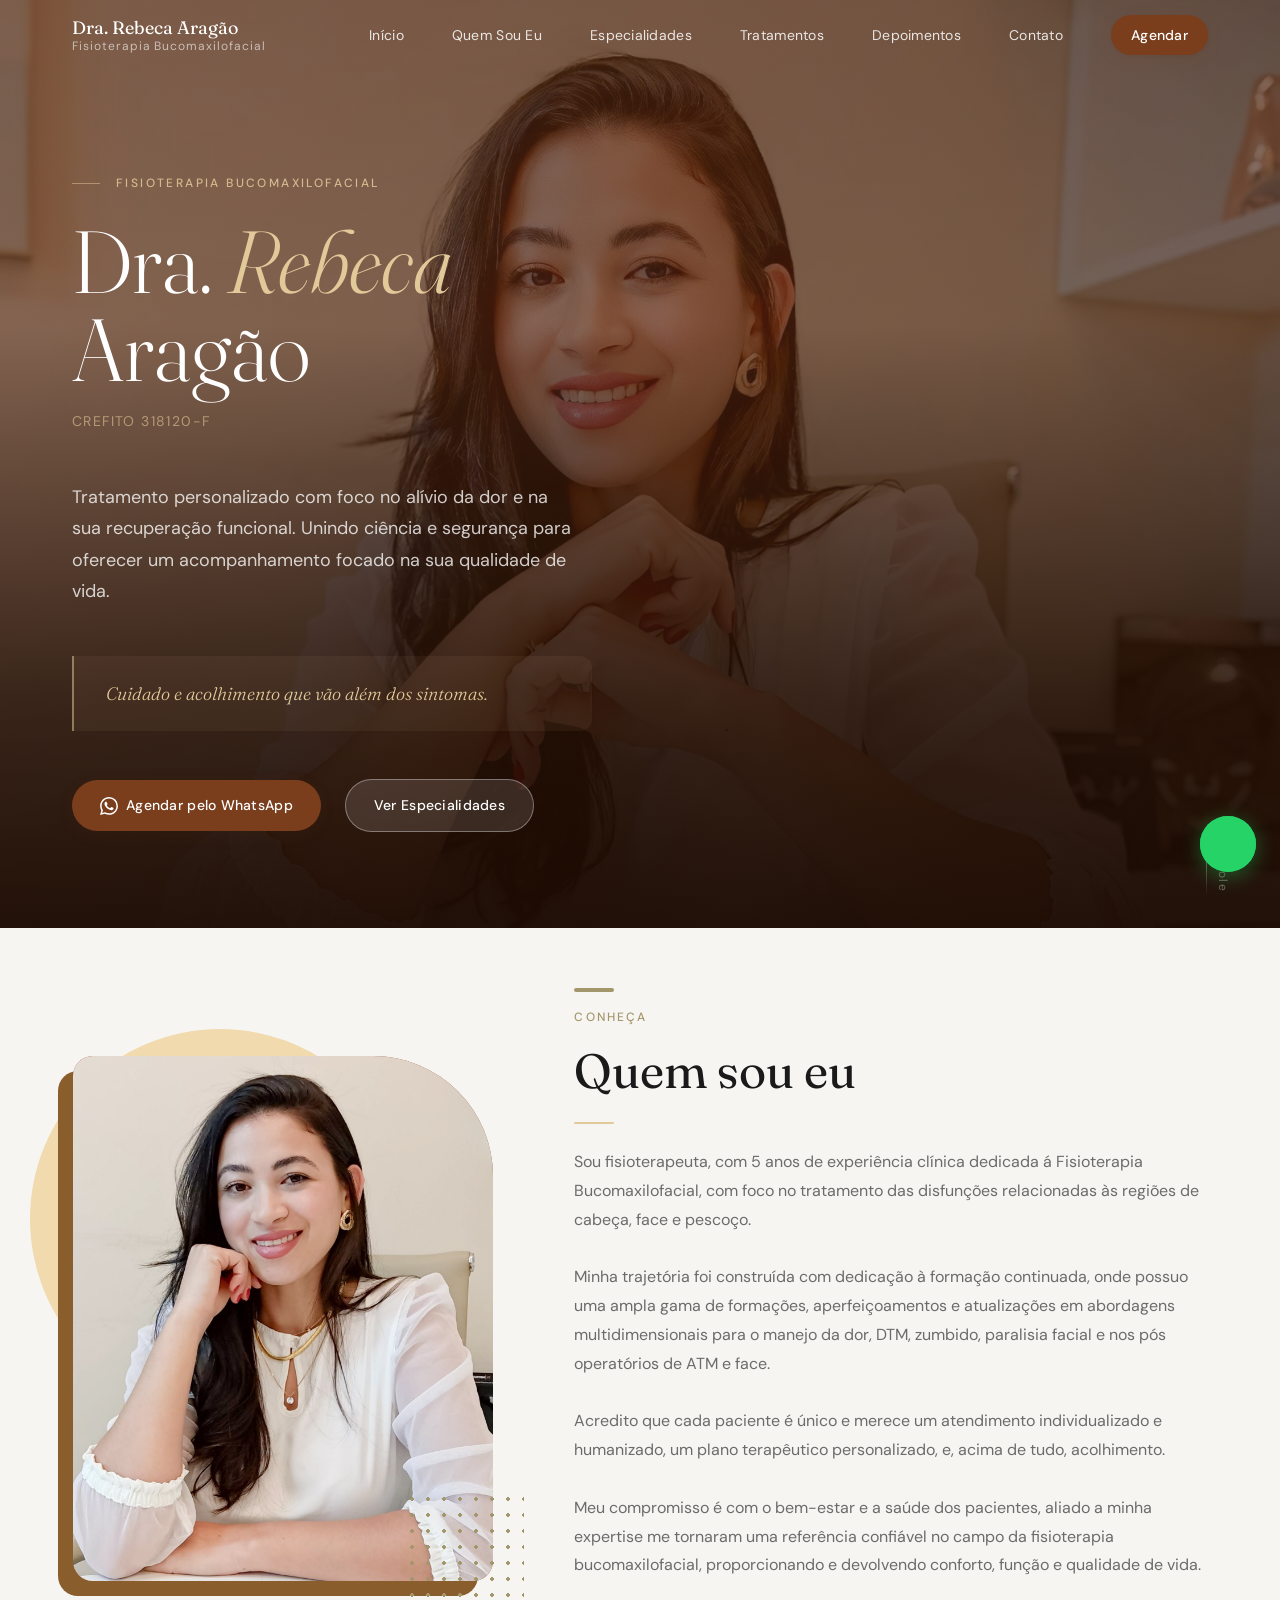
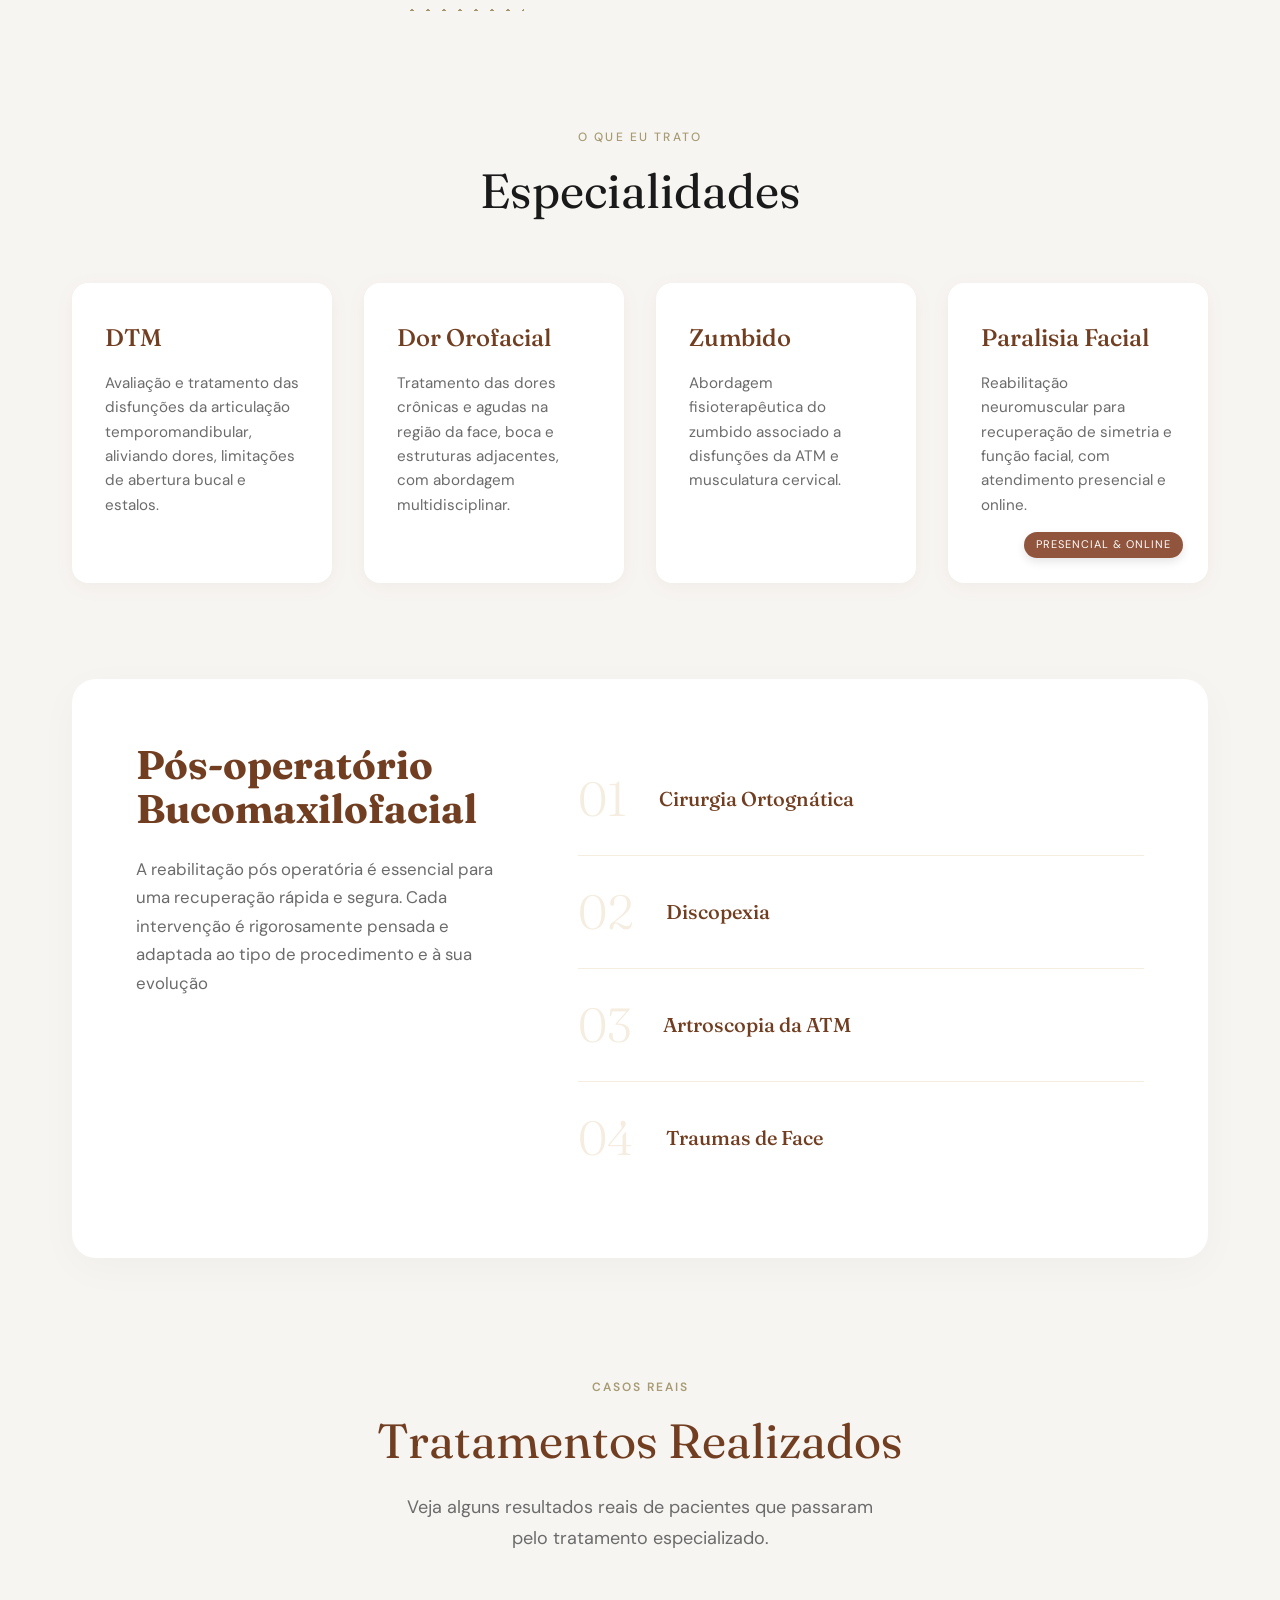
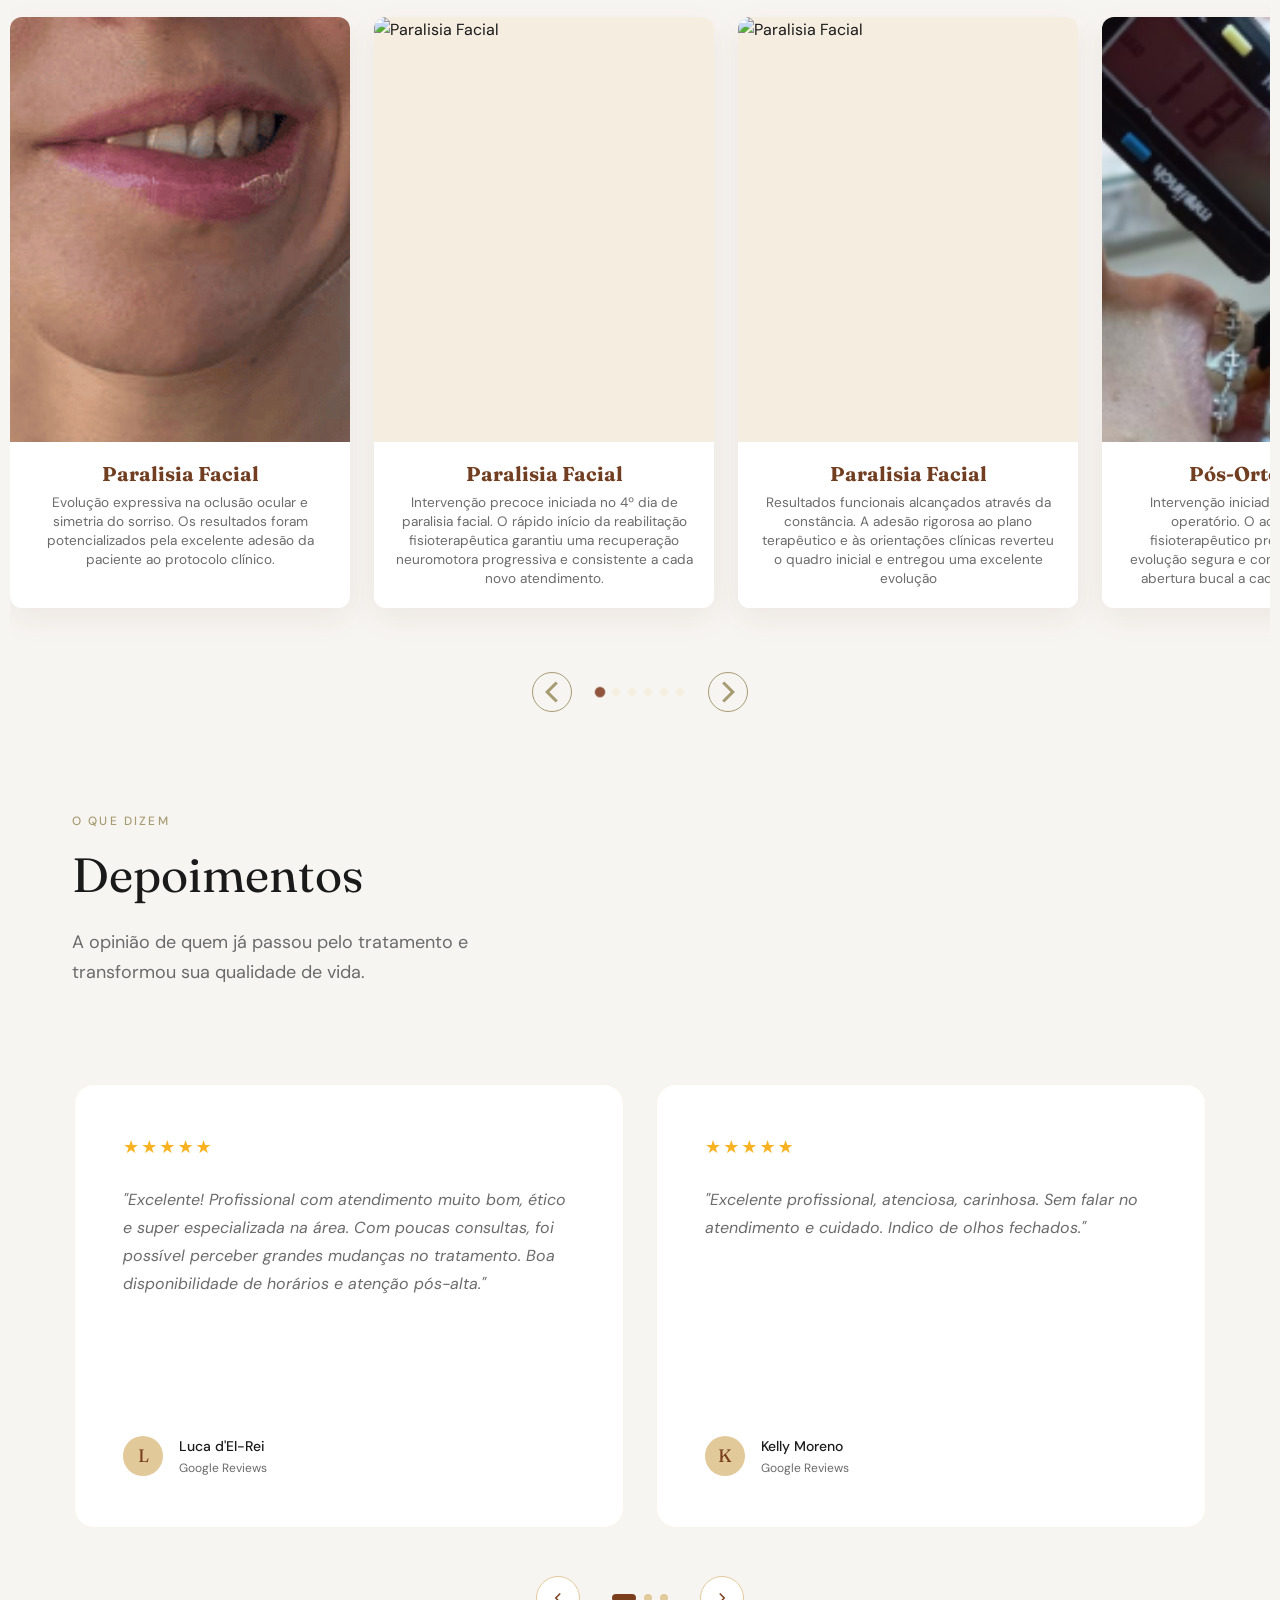
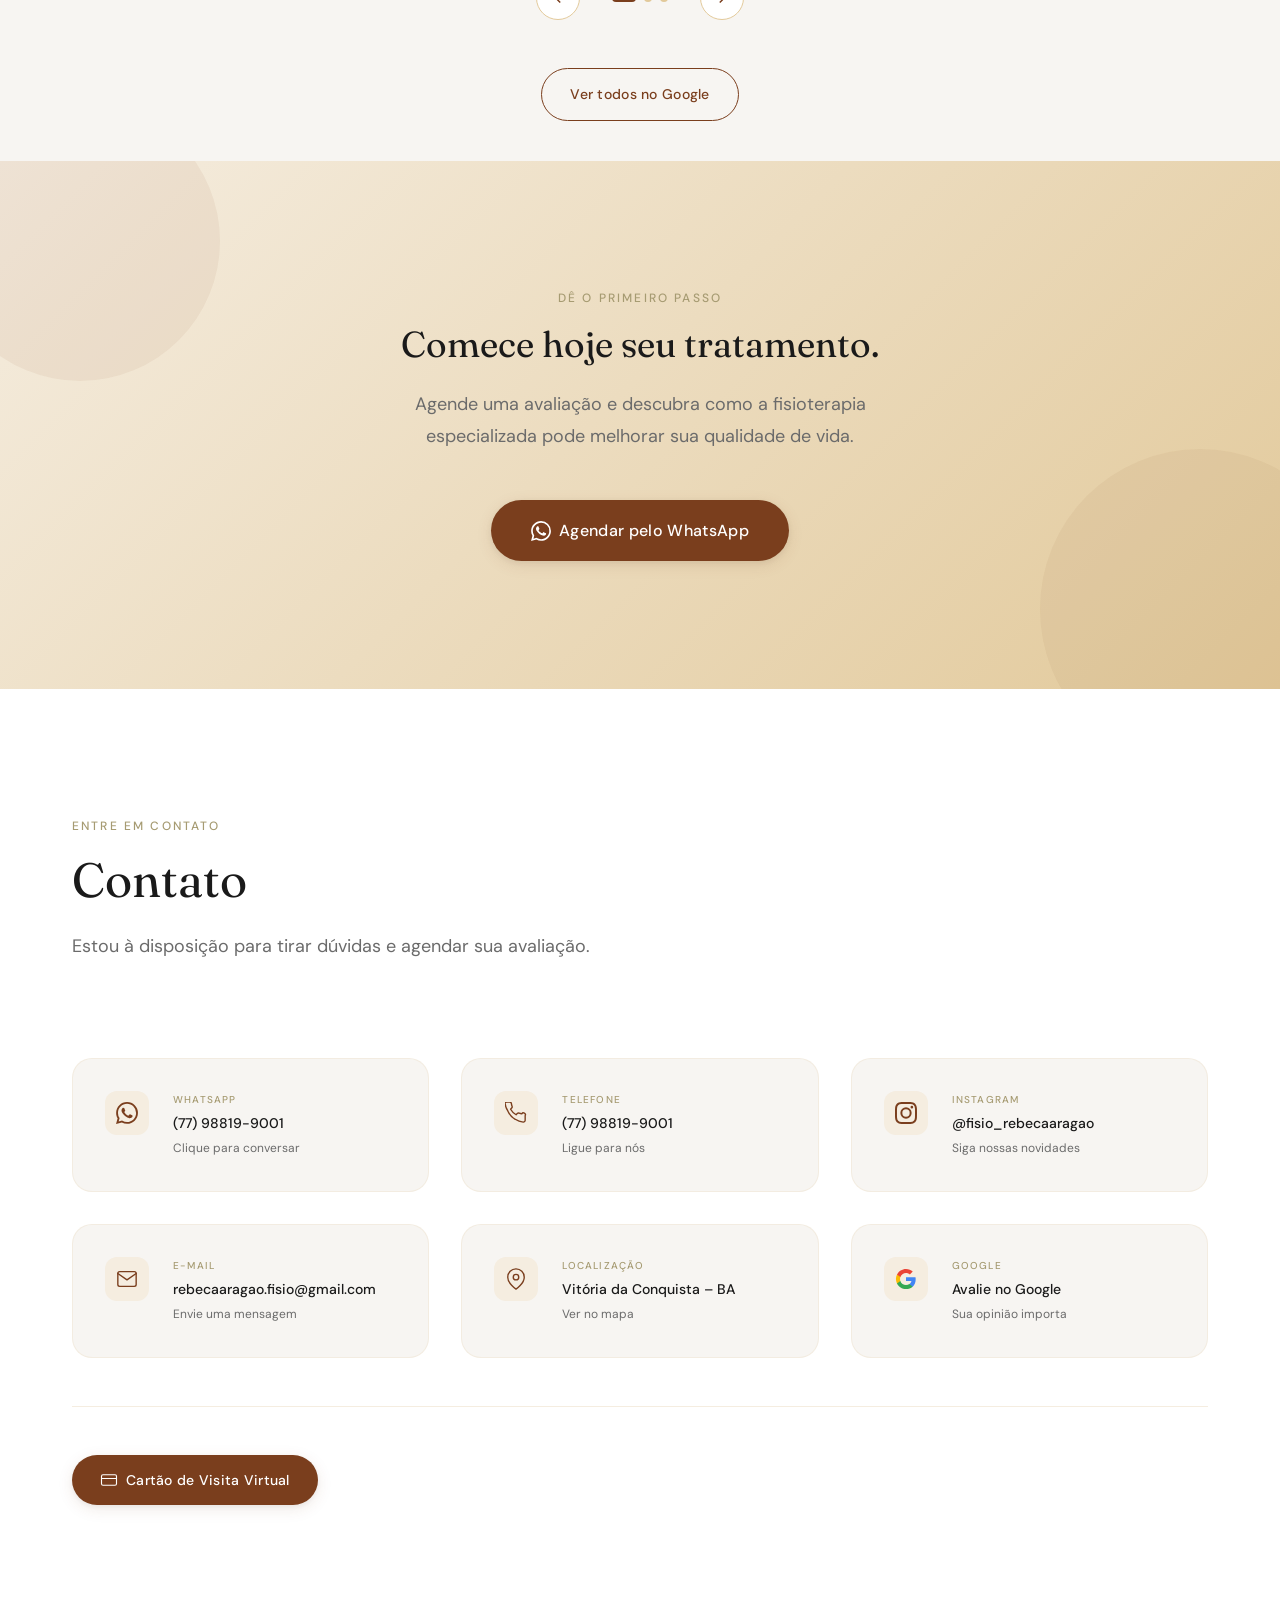
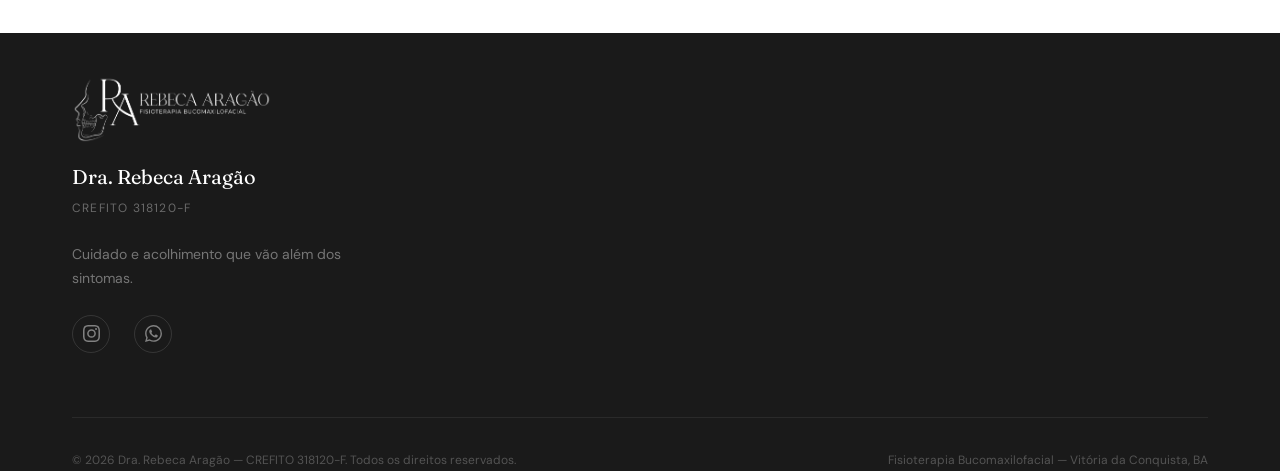
==== index.html @ d3819aa8 "salvando no repositório dr-rebeca-aragao" ====
<!DOCTYPE html>
<html lang="pt-BR">

<head>
  <meta charset="UTF-8" />
  <meta name="viewport" content="width=device-width, initial-scale=1.0" />
  <title>Dra. Rebeca Aragão — Fisioterapia Bucomaxilofacial</title>
  <meta name="description"
    content="Dra. Rebeca Aragão, fisioterapeuta especialista em Fisioterapia Bucomaxilofacial (CREFITO 318120-F). Tratamento de DTM, dor orofacial, paralisia facial, pós-operatório e mais." />
  <meta name="keywords"
    content="fisioterapia bucomaxilofacial, DTM, dor orofacial, paralisia facial, zumbido, Vitória da Conquista, Dra. Rebeca Aragão" />
  <link rel="canonical" href="https://www.seusite.com.br" />

  <meta property="og:type" content="website" />
  <meta property="og:title" content="Dra. Rebeca Aragão — Fisioterapia Bucomaxilofacial" />
  <meta property="og:description" content="Especialista no tratamento das disfunções de cabeça, face e pescoço." />
  <meta property="og:url" content="https://www.seusite.com.br" />
  <meta property="og:image" content="assets/images/logo.png" />
  <meta property="og:locale" content="pt_BR" />
  <meta name="twitter:card" content="summary_large_image" />
  <meta name="twitter:image" content="assets/images/og-image.jpg" />

  <script type="application/ld+json">
  {
    "@context": "https://schema.org",
    "@type": "Physician",
    "name": "Dra. Rebeca Aragão",
    "description": "Fisioterapeuta especialista em Fisioterapia Bucomaxilofacial.",
    "medicalSpecialty": "Fisioterapia Bucomaxilofacial",
    "identifier": "CREFITO 318120-F",
    "telephone": "+55-77-98819-9001",
    "sameAs": ["https://instagram.com/fisio_rebecaaragao"],
    "address": {
      "@type": "PostalAddress",
      "addressLocality": "Vitória da Conquista",
      "addressRegion": "BA",
      "addressCountry": "BR"
    }
  }
  </script>

  <link rel="preconnect" href="https://fonts.googleapis.com" />
  <link rel="preconnect" href="https://fonts.gstatic.com" crossorigin />
  <link rel="stylesheet" href="./css/style.css" />
  <link rel="stylesheet" href="./css/sections/nav.css" />
  <link rel="stylesheet" href="./css/sections/hero.css" />
  <link rel="stylesheet" href="./css/sections/sections.css" />
</head>

<body>

  <!-- ================================================
     BOTÃO FLUTUANTE WHATSAPP
     ================================================ -->
  <a href="http://wa.me/5577988199001" target="_blank" rel="noopener noreferrer" class="whatsapp-fab"
    aria-label="Conversar no WhatsApp">
    <svg viewBox="0 0 24 24" fill="white" aria-hidden="true">
      <path
        d="M17.472 14.382c-.297-.149-1.758-.867-2.03-.967-.273-.099-.471-.148-.67.15-.197.297-.767.966-.94 1.164-.173.199-.347.223-.644.075-.297-.15-1.255-.463-2.39-1.475-.883-.788-1.48-1.761-1.653-2.059-.173-.297-.018-.458.13-.606.134-.133.298-.347.446-.52.149-.174.198-.298.298-.497.099-.198.05-.371-.025-.52-.075-.149-.669-1.612-.916-2.207-.242-.579-.487-.5-.669-.51-.173-.008-.371-.01-.57-.01-.198 0-.52.074-.792.372-.272.297-1.04 1.016-1.04 2.479 0 1.462 1.065 2.875 1.213 3.074.149.198 2.096 3.2 5.077 4.487.709.306 1.262.489 1.694.625.712.227 1.36.195 1.871.118.571-.085 1.758-.719 2.006-1.413.248-.694.248-1.289.173-1.413-.074-.124-.272-.198-.57-.347m-5.421 7.403h-.004a9.87 9.87 0 01-5.031-1.378l-.361-.214-3.741.982.998-3.648-.235-.374a9.86 9.86 0 01-1.51-5.26c.001-5.45 4.436-9.884 9.888-9.884 2.64 0 5.122 1.03 6.988 2.898a9.825 9.825 0 012.893 6.994c-.003 5.45-4.437 9.884-9.885 9.884m8.413-18.297A11.815 11.815 0 0012.05 0C5.495 0 .16 5.335.157 11.892c0 2.096.547 4.142 1.588 5.945L.057 24l6.305-1.654a11.882 11.882 0 005.683 1.448h.005c6.554 0 11.89-5.335 11.893-11.893a11.821 11.821 0 00-3.48-8.413z" />
    </svg>
  </a>

  <!-- ================================================
     NAVEGAÇÃO
     ================================================ -->
  <header role="banner">
    <nav class="nav" aria-label="Navegação principal">
      <div class="nav__inner">
        <a href="#inicio" class="nav__logo" aria-label="Início">
          <!-- Logo adicionada aqui -->
          <span class="nav__logo-name">Dra. Rebeca Aragão</span>
          <span class="nav__logo-tag">Fisioterapia Bucomaxilofacial</span>
        </a>
        <ul class="nav__links" role="list">
          <li><a href="#inicio" class="nav__link">Início</a></li>
          <li><a href="#quem-sou" class="nav__link">Quem Sou Eu</a></li>
          <li><a href="#especialidades" class="nav__link">Especialidades</a></li>
          <li><a href="#tratamentos" class="nav__link">Tratamentos</a></li>
          <li><a href="#depoimentos" class="nav__link">Depoimentos</a></li>
          <li><a href="#contato" class="nav__link">Contato</a></li>
          <li>
            <a href="http://wa.me/5577988199001" target="_blank" rel="noopener noreferrer"
              class="btn btn-primary nav__cta">Agendar</a>
          </li>
        </ul>
        <button class="nav__hamburger" aria-label="Abrir menu" aria-expanded="false" aria-controls="mobile-menu">
          <span></span><span></span><span></span>
        </button>
      </div>
    </nav>
    <nav id="mobile-menu" class="nav__mobile" aria-label="Menu mobile">
      <a href="#inicio" class="nav__mobile-link">Início</a>
      <a href="#quem-sou" class="nav__mobile-link">Quem Sou Eu</a>
      <a href="#especialidades" class="nav__mobile-link">Especialidades</a>
      <a href="#tratamentos" class="nav__mobile-link">Tratamentos</a>
      <a href="#depoimentos" class="nav__mobile-link">Depoimentos</a>
      <a href="#contato" class="nav__mobile-link">Contato</a>
      <a href="http://wa.me/5577988199001" target="_blank" rel="noopener noreferrer" class="nav__mobile-link"
        style="color:var(--marrom);font-weight:500;">→ Agendar pelo WhatsApp</a>
    </nav>
  </header>

  <main id="main-content">

    <!-- ================================================
       HERO — foto integrada ao fundo
       ================================================ -->
    <section id="inicio" class="hero" aria-label="Apresentação">

      <!-- Elementos decorativos -->
      <div class="hero__deco-circle hero__deco-circle--1" aria-hidden="true"></div>
      <div class="hero__deco-circle hero__deco-circle--2" aria-hidden="true"></div>

      <!--
      ════════════════════════════════════════════
      FOTO HERO (fundo)
      Substitua o <div> abaixo por:

      <img src="assets/images/foto-hero.jpg"
           alt=""
           class="hero__bg-photo"
           loading="eager"
           decoding="async" />

      Tamanho ideal: 1200×1600px (retrato)
      Dica: use uma foto com rosto centralizado
      ════════════════════════════════════════════
    -->
      <div class="hero__photo-placeholder-bg" aria-hidden="true">
        <img src="assets/images/01.jpeg" alt="" class="hero__bg-photo" loading="eager" decoding="async" />
      </div>

      <div class="hero__overlay" aria-hidden="true"></div>

      <div class="container">
        <div class="hero__inner">
          <div class="hero__content">
            <span class="hero__eyebrow">Fisioterapia Bucomaxilofacial</span>
            <h1 class="hero__name">Dra. <em>Rebeca</em><br>Aragão</h1>
            <p class="hero__crefito">CREFITO 318120-F</p>
            <p class="hero__desc">
              Tratamento personalizado com foco no alívio da dor e na sua recuperação funcional. Unindo ciência e
              segurança para oferecer um acompanhamento focado na sua qualidade de vida.
            </p>
            <blockquote class="hero__quote">
              <p>Cuidado e acolhimento que vão além dos sintomas.</p>
            </blockquote>
            <div class="hero__actions">
              <a href="http://wa.me/5577988199001" target="_blank" rel="noopener noreferrer" class="btn btn-primary">
                <svg width="18" height="18" viewBox="0 0 24 24" fill="currentColor" aria-hidden="true">
                  <path
                    d="M17.472 14.382c-.297-.149-1.758-.867-2.03-.967-.273-.099-.471-.148-.67.15-.197.297-.767.966-.94 1.164-.173.199-.347.223-.644.075-.297-.15-1.255-.463-2.39-1.475-.883-.788-1.48-1.761-1.653-2.059-.173-.297-.018-.458.13-.606.134-.133.298-.347.446-.52.149-.174.198-.298.298-.497.099-.198.05-.371-.025-.52-.075-.149-.669-1.612-.916-2.207-.242-.579-.487-.5-.669-.51-.173-.008-.371-.01-.57-.01-.198 0-.52.074-.792.372-.272.297-1.04 1.016-1.04 2.479 0 1.462 1.065 2.875 1.213 3.074.149.198 2.096 3.2 5.077 4.487.709.306 1.262.489 1.694.625.712.227 1.36.195 1.871.118.571-.085 1.758-.719 2.006-1.413.248-.694.248-1.289.173-1.413-.074-.124-.272-.198-.57-.347m-5.421 7.403h-.004a9.87 9.87 0 01-5.031-1.378l-.361-.214-3.741.982.998-3.648-.235-.374a9.86 9.86 0 01-1.51-5.26c.001-5.45 4.436-9.884 9.888-9.884 2.64 0 5.122 1.03 6.988 2.898a9.825 9.825 0 012.893 6.994c-.003 5.45-4.437 9.884-9.885 9.884m8.413-18.297A11.815 11.815 0 0012.05 0C5.495 0 .16 5.335.157 11.892c0 2.096.547 4.142 1.588 5.945L.057 24l6.305-1.654a11.882 11.882 0 005.683 1.448h.005c6.554 0 11.89-5.335 11.893-11.893a11.821 11.821 0 00-3.48-8.413z" />
                </svg>
                Agendar pelo WhatsApp
              </a>
              <a href="#especialidades" class="btn btn-ghost">Ver Especialidades</a>
            </div>
          </div>
        </div>
      </div>

      <div class="hero__scroll-indicator" aria-hidden="true">Role</div>
    </section>


    <section id="quem-sou" class="about section" aria-label="Sobre a Dra. Rebeca Aragão">
      <div class="container">
        <div class="about__inner">

          <div class="about__graphic-wrapper reveal">
            <div class="about__shape about__shape--circle"></div>
            <div class="about__shape about__shape--dots"></div>

            <div class="about__photo-frame">
              <img src="./assets/images/04.jpeg" alt="Dra. Rebeca Aragão" class="about__photo">

              <div class="about__photo-placeholder">
                <svg xmlns="http://www.w3.org/2000/svg" width="40" height="40" viewBox="0 0 24 24" fill="none"
                  stroke="currentColor" stroke-width="2" stroke-linecap="round" stroke-linejoin="round">
                  <path d="M20 21v-2a4 4 0 0 0-4-4H8a4 4 0 0 0-4 4v2"></path>
                  <circle cx="12" cy="7" r="4"></circle>
                </svg>
              </div>
            </div>
          </div>

          <div class="about__text-content">
            <span class="section-eyebrow reveal">Conheça</span>
            <h2 class="section-title reveal reveal-delay-1">Quem sou eu</h2>
            <div class="divider-line reveal reveal-delay-2"></div>

            <p class="about__text reveal reveal-delay-2">
              Sou fisioterapeuta, com 5 anos de experiência clínica dedicada á Fisioterapia Bucomaxilofacial, com foco
              no tratamento das disfunções relacionadas às regiões de cabeça, face e pescoço.<br><br>

              Minha trajetória foi construída com dedicação à formação continuada, onde possuo uma ampla gama de
              formações, aperfeiçoamentos e atualizações em abordagens multidimensionais para o manejo da dor, DTM,
              zumbido, paralisia facial e nos pós operatórios de ATM e face.<br><br>

              Acredito que cada paciente é único e merece um atendimento individualizado e humanizado, um plano
              terapêutico personalizado, e, acima de tudo, acolhimento.<br><br>

              Meu compromisso é com o bem-estar e a saúde dos pacientes, aliado a minha expertise me tornaram uma
              referência confiável no campo da fisioterapia bucomaxilofacial, proporcionando e devolvendo conforto,
              função e qualidade de vida.
            </p>
          </div>

        </div>
      </div>
    </section>


    <!-- ================================================
       ÁREAS DE ATUAÇÃO
       ================================================ -->
    <section id="especialidades" class="specialties section" aria-label="Áreas de atuação da Dra. Rebeca Aragão">
      <div class="container">

        <!-- Cabeçalho Principal -->
        <div class="specialties__header reveal">
          <span class="section-eyebrow">O que eu trato</span>
          <h2 class="section-title">Especialidades</h2>
        </div>

        <!-- Cards principais interativos — gerados por builder.js -->
        <div id="spec-main-grid" class="spec-main-grid"></div>

        <!-- Bloco Pós-operatório Editorial -->
        <div class="posop-wrapper reveal">
          <div class="posop-header">
            <h2 class="posop-title">Pós-operatório Bucomaxilofacial</h2>
            <p class="posop-desc">
              A reabilitação pós operatória é essencial para uma recuperação rápida e segura. Cada intervenção é
              rigorosamente pensada e adaptada ao tipo de procedimento e à sua evolução
            </p>
          </div>

          <!-- Lista editorial pós-op — gerados por builder.js -->
          <div id="posop-list" class="posop-list"></div>
        </div>

      </div>
    </section>


    <!-- ================================================
       TRATAMENTOS REALIZADOS
       ================================================ -->
    <section id="tratamentos" class="treatments section" aria-label="Tratamentos realizados">
      <div class="container">
        <div class="treatments__header reveal">
          <span class="section-eyebrow">Casos reais</span>
          <h2 class="section-title">Tratamentos Realizados</h2>
          <p class="section-subtitle">
            Veja alguns resultados reais de pacientes que passaram pelo tratamento especializado.
          </p>
        </div>
      </div>

      <!-- Track fora do container para ir de ponta a ponta -->
      <div class="treatments__scroll-wrap">
        <div id="treatments-track" class="treatments__track" role="list"></div>
      </div>

      <div class="container">
        <div class="treatments__controls">
          <button id="treatments-prev" class="treatments__btn" aria-label="Anterior">
            <svg viewBox="0 0 24 24" fill="none" stroke="currentColor" stroke-width="2">
              <polyline points="15 18 9 12 15 6" />
            </svg>
          </button>
          <div id="treatments-dots" class="treatments__progress"></div>
          <button id="treatments-next" class="treatments__btn" aria-label="Próximo">
            <svg viewBox="0 0 24 24" fill="none" stroke="currentColor" stroke-width="2">
              <polyline points="9 18 15 12 9 6" />
            </svg>
          </button>
        </div>
      </div>
    </section>


    <!-- ================================================
       DEPOIMENTOS
       ================================================ -->
    <section id="depoimentos" class="testimonials section" aria-label="Depoimentos">
      <div class="container">
        <div class="testimonials__header reveal">
          <span class="section-eyebrow">O que dizem</span>
          <h2 class="section-title">Depoimentos</h2>
          <p class="section-subtitle">
            A opinião de quem já passou pelo tratamento e transformou sua qualidade de vida.
          </p>
        </div>
        <div class="carousel reveal">
          <div class="carousel__track-wrap">
            <div id="carousel-track" class="carousel__track"></div>
          </div>
          <div class="carousel__controls">
            <button id="carousel-prev" class="carousel__btn" aria-label="Anterior">
              <svg viewBox="0 0 24 24" fill="none" stroke="currentColor" stroke-width="2">
                <polyline points="15 18 9 12 15 6" />
              </svg>
            </button>
            <div id="carousel-dots" class="carousel__dots" role="tablist"></div>
            <button id="carousel-next" class="carousel__btn" aria-label="Próximo">
              <svg viewBox="0 0 24 24" fill="none" stroke="currentColor" stroke-width="2">
                <polyline points="9 18 15 12 9 6" />
              </svg>
            </button>
          </div>
        </div>
        <div style="text-align:center;margin-top:var(--space-xl);">
          <a href="https://share.google/x750evJ98upDAzn2G" target="_blank" rel="noopener noreferrer"
            class="btn btn-outline">Ver todos no Google</a>
        </div>
      </div>
    </section>


    <!-- ================================================
       CTA
       ================================================ -->
    <section class="cta-section section" aria-label="Agendar consulta">
      <div class="container">
        <span class="section-eyebrow reveal" style="display:block;text-align:center;">Dê o primeiro passo</span>
        <h2 class="section-title reveal reveal-delay-1" style="text-align:center;">Comece hoje seu tratamento.</h2>
        <p class="reveal reveal-delay-2">
          Agende uma avaliação e descubra como a fisioterapia especializada pode melhorar sua qualidade de vida.
        </p>
        <div class="reveal reveal-delay-3" style="text-align:center;">
          <a href="http://wa.me/5577988199001" target="_blank" rel="noopener noreferrer" class="btn btn-primary">
            <svg width="20" height="20" viewBox="0 0 24 24" fill="currentColor" aria-hidden="true">
              <path
                d="M17.472 14.382c-.297-.149-1.758-.867-2.03-.967-.273-.099-.471-.148-.67.15-.197.297-.767.966-.94 1.164-.173.199-.347.223-.644.075-.297-.15-1.255-.463-2.39-1.475-.883-.788-1.48-1.761-1.653-2.059-.173-.297-.018-.458.13-.606.134-.133.298-.347.446-.52.149-.174.198-.298.298-.497.099-.198.05-.371-.025-.52-.075-.149-.669-1.612-.916-2.207-.242-.579-.487-.5-.669-.51-.173-.008-.371-.01-.57-.01-.198 0-.52.074-.792.372-.272.297-1.04 1.016-1.04 2.479 0 1.462 1.065 2.875 1.213 3.074.149.198 2.096 3.2 5.077 4.487.709.306 1.262.489 1.694.625.712.227 1.36.195 1.871.118.571-.085 1.758-.719 2.006-1.413.248-.694.248-1.289.173-1.413-.074-.124-.272-.198-.57-.347m-5.421 7.403h-.004a9.87 9.87 0 01-5.031-1.378l-.361-.214-3.741.982.998-3.648-.235-.374a9.86 9.86 0 01-1.51-5.26c.001-5.45 4.436-9.884 9.888-9.884 2.64 0 5.122 1.03 6.988 2.898a9.825 9.825 0 012.893 6.994c-.003 5.45-4.437 9.884-9.885 9.884m8.413-18.297A11.815 11.815 0 0012.05 0C5.495 0 .16 5.335.157 11.892c0 2.096.547 4.142 1.588 5.945L.057 24l6.305-1.654a11.882 11.882 0 005.683 1.448h.005c6.554 0 11.89-5.335 11.893-11.893a11.821 11.821 0 00-3.48-8.413z" />
            </svg>
            Agendar pelo WhatsApp
          </a>
        </div>
      </div>
    </section>


    <!-- ================================================
       CONTATO
       ================================================ -->
    <section id="contato" class="contact section" aria-label="Contato">
      <div class="container">
        <div class="contact__header reveal">
          <span class="section-eyebrow">Entre em contato</span>
          <h2 class="section-title">Contato</h2>
          <p class="section-subtitle">Estou à disposição para tirar dúvidas e agendar sua avaliação.</p>
        </div>

        <!-- Cards gerados por builder.js -->
        <div id="contact-grid" class="contact__grid"></div>

        <div class="contact__bottom">
          <a href="cartao.html" class="btn btn-primary">
            <svg width="18" height="18" viewBox="0 0 24 24" fill="none" stroke="currentColor" stroke-width="1.5"
              aria-hidden="true">
              <rect x="2" y="5" width="20" height="14" rx="2" />
              <path d="M2 10h20" />
            </svg>
            Cartão de Visita Virtual
          </a>
        </div>
      </div>
    </section>

    <div id="lightbox" class="lightbox" role="dialog" aria-modal="true" aria-label="Galeria de fotos">
      <div class="lightbox__header">
        <h3 class="lightbox__title">Título</h3>
        <button class="lightbox__close" aria-label="Fechar galeria">✕</button>
      </div>
      <div class="lightbox__main">
        <div class="lightbox__img-wrap">
        </div>
        <nav class="lightbox__nav">
          <button id="lb-prev" class="lightbox__nav-btn" aria-label="Foto anterior">
            <svg viewBox="0 0 24 24" fill="none" stroke="currentColor" stroke-width="2">
              <polyline points="15 18 9 12 15 6" />
            </svg>
          </button>
          <button id="lb-next" class="lightbox__nav-btn" aria-label="Próxima foto">
            <svg viewBox="0 0 24 24" fill="none" stroke="currentColor" stroke-width="2">
              <polyline points="9 18 15 12 9 6" />
            </svg>
          </button>
        </nav>
      </div>
      <div class="lightbox__thumbs">
      </div>
    </div>

  </main>


  <!-- ================================================
     RODAPÉ
     ================================================ -->
  <footer class="footer" role="contentinfo">
    <div class="container">
      <div class="footer__inner">
       <div>
          <!-- Logo no rodapé -->
          <img src="assets/images/logocomnomebranco.png" alt="Logo Dra. Rebeca Aragão" class="footer__logo-img">
          
          <p class="footer__logo-name">Dra. Rebeca Aragão</p>
          <p class="footer__logo-crefito">CREFITO 318120-F</p>
          <p class="footer__slogan">Cuidado e acolhimento que vão além dos sintomas.</p>
          <nav class="footer__socials" aria-label="Redes sociais">
            <a href="https://instagram.com/fisio_rebecaaragao" target="_blank" rel="noopener noreferrer"
              class="footer__social" aria-label="Instagram">
              <svg viewBox="0 0 24 24" fill="currentColor">
                <path
                  d="M12 2.163c3.204 0 3.584.012 4.85.07 3.252.148 4.771 1.691 4.919 4.919.058 1.265.069 1.645.069 4.849 0 3.205-.012 3.584-.069 4.849-.149 3.225-1.664 4.771-4.919 4.919-1.266.058-1.644.07-4.85.07-3.204 0-3.584-.012-4.849-.07-3.26-.149-4.771-1.699-4.919-4.92-.058-1.265-.07-1.644-.07-4.849 0-3.204.013-3.583.07-4.849.149-3.227 1.664-4.771 4.919-4.919 1.266-.057 1.645-.069 4.849-.069zM12 0C8.741 0 8.333.014 7.053.072 2.695.272.273 2.69.073 7.052.014 8.333 0 8.741 0 12c0 3.259.014 3.668.072 4.948.2 4.358 2.618 6.78 6.98 6.98C8.333 23.986 8.741 24 12 24c3.259 0 3.668-.014 4.948-.072 4.354-.2 6.782-2.618 6.979-6.98.059-1.28.073-1.689.073-4.948 0-3.259-.014-3.667-.072-4.947-.196-4.354-2.617-6.78-6.979-6.98C15.668.014 15.259 0 12 0zm0 5.838a6.162 6.162 0 100 12.324 6.162 6.162 0 000-12.324zM12 16a4 4 0 110-8 4 4 0 010 8zm6.406-11.845a1.44 1.44 0 100 2.881 1.44 1.44 0 000-2.881z" />
              </svg>
            </a>
            <a href="http://wa.me/5577988199001" target="_blank" rel="noopener noreferrer" class="footer__social"
              aria-label="WhatsApp">
              <svg viewBox="0 0 24 24" fill="currentColor">
                <path
                  d="M17.472 14.382c-.297-.149-1.758-.867-2.03-.967-.273-.099-.471-.148-.67.15-.197.297-.767.966-.94 1.164-.173.199-.347.223-.644.075-.297-.15-1.255-.463-2.39-1.475-.883-.788-1.48-1.761-1.653-2.059-.173-.297-.018-.458.13-.606.134-.133.298-.347.446-.52.149-.174.198-.298.298-.497.099-.198.05-.371-.025-.52-.075-.149-.669-1.612-.916-2.207-.242-.579-.487-.5-.669-.51-.173-.008-.371-.01-.57-.01-.198 0-.52.074-.792.372-.272.297-1.04 1.016-1.04 2.479 0 1.462 1.065 2.875 1.213 3.074.149.198 2.096 3.2 5.077 4.487.709.306 1.262.489 1.694.625.712.227 1.36.195 1.871.118.571-.085 1.758-.719 2.006-1.413.248-.694.248-1.289.173-1.413-.074-.124-.272-.198-.57-.347m-5.421 7.403h-.004a9.87 9.87 0 01-5.031-1.378l-.361-.214-3.741.982.998-3.648-.235-.374a9.86 9.86 0 01-1.51-5.26c.001-5.45 4.436-9.884 9.888-9.884 2.64 0 5.122 1.03 6.988 2.898a9.825 9.825 0 012.893 6.994c-.003 5.45-4.437 9.884-9.885 9.884m8.413-18.297A11.815 11.815 0 0012.05 0C5.495 0 .16 5.335.157 11.892c0 2.096.547 4.142 1.588 5.945L.057 24l6.305-1.654a11.882 11.882 0 005.683 1.448h.005c6.554 0 11.89-5.335 11.893-11.893a11.821 11.821 0 00-3.48-8.413z" />
              </svg>
            </a>
          </nav>
        </div>
      </div>
      <div class="footer__bottom">
        <p class="footer__copy">&copy; <span id="footer-year"></span> Dra. Rebeca Aragão — CREFITO 318120-F. Todos os
          direitos reservados.</p>
        <p class="footer__copy">Fisioterapia Bucomaxilofacial — Vitória da Conquista, BA</p>
      </div>
    </div>
  </footer>

  <!-- Scripts -->
  <script src="data/content.js"></script>
  <script src="data/icons.js"></script>
  <script type="module" src="js/main.js"></script>

</body>

</html>
---- css/style.css ----
/* ============================================================
   VARIÁVEIS GLOBAIS & RESET
   ============================================================ */
@import url('https://fonts.googleapis.com/css2?family=Fraunces:ital,opsz,wght@0,9..144,300;0,9..144,400;0,9..144,500;1,9..144,300;1,9..144,400&family=DM+Sans:ital,wght@0,300;0,400;0,500;1,300&display=swap');

:root {
  --marrom: #7A3E1D;
  --marrom-medio: #8B5E34;
  --terracota: #955A3C;
  --oliva: #A69B72;
  --bege: #E2C99A;
  --bege-claro: #F5EDE0;
  --branco: #FFFFFF;
  --cinza-claro: #F7F5F2;
  --cinza-texto: #6B6B6B;
  --preto-suave: #1A1A1A;

  --font-titulo: 'Fraunces', Georgia, serif;
  --font-texto: 'DM Sans', system-ui, sans-serif;

  --text-xs: 0.75rem;
  --text-sm: 0.875rem;
  --text-base: 1rem;
  --text-lg: 1.125rem;
  --text-xl: 1.25rem;
  --text-2xl: 1.5rem;
  --text-3xl: 1.875rem;
  --text-4xl: 2.25rem;
  --text-5xl: 3rem;

  --space-xs: 0.5rem;
  --space-sm: 1rem;
  --space-md: 1.5rem;
  --space-lg: 2rem;
  --space-xl: 3rem;
  --space-2xl: 4rem;
  --space-3xl: 6rem;
  --space-4xl: 8rem;

  --radius-sm: 6px;
  --radius-md: 12px;
  --radius-lg: 20px;
  --radius-xl: 32px;
  --radius-full: 9999px;

  --shadow-sm: 0 1px 3px rgba(122, 62, 29, .08);
  --shadow-md: 0 4px 16px rgba(122, 62, 29, .10), 0 2px 6px rgba(0, 0, 0, .06);
  --shadow-lg: 0 12px 40px rgba(122, 62, 29, .13), 0 4px 12px rgba(0, 0, 0, .08);
  --shadow-xl: 0 24px 64px rgba(122, 62, 29, .15);

  --transition-fast: 150ms ease;
  --transition-normal: 300ms ease;
  --transition-slow: 500ms ease;

  --max-width: 1200px;
  --nav-height: 70px;
}

*,
*::before,
*::after {
  box-sizing: border-box;
  margin: 0;
  padding: 0;
}

html {
  scroll-behavior: smooth;
  font-size: 16px;
  -webkit-text-size-adjust: 100%;
}

body {
  font-family: var(--font-texto);
  color: var(--preto-suave);
  background: var(--branco);
  line-height: 1.6;
  overflow-x: hidden;
}

img {
  max-width: 100%;
  height: auto;
  display: block;
}

a {
  color: inherit;
  text-decoration: none;
}

ul,
ol {
  list-style: none;
}

button {
  cursor: pointer;
  border: none;
  background: none;
  font-family: inherit;
}

h1,
h2,
h3,
h4 {
  font-family: var(--font-titulo);
  line-height: 1.15;
  color: var(--preto-suave);
}

p {
  color: var(--cinza-texto);
  line-height: 1.75;
}

.container {
  width: 100%;
  max-width: var(--max-width);
  margin: 0 auto;
  padding: 0 var(--space-lg);
}

.section {
  padding: var(--space-4xl) 0;
}

.section-eyebrow {
  font-size: var(--text-xs);
  font-weight: 500;
  letter-spacing: 0.18em;
  text-transform: uppercase;
  color: var(--oliva);
  display: block;
  margin-bottom: var(--space-sm);
}

.section-title {
  font-family: var(--font-titulo);
  font-size: clamp(var(--text-3xl), 4vw, var(--text-5xl));
  font-weight: 400;
  margin-bottom: var(--space-md);
}

.section-subtitle {
  font-size: var(--text-lg);
  color: var(--cinza-texto);
  line-height: 1.7;
}

/* Botões */
.btn {
  display: inline-flex;
  align-items: center;
  gap: var(--space-xs);
  font-family: var(--font-texto);
  font-size: var(--text-sm);
  font-weight: 500;
  letter-spacing: 0.02em;
  padding: 0.875rem 1.75rem;
  border-radius: var(--radius-full);
  transition: all var(--transition-normal);
  position: relative;
  overflow: hidden;
  white-space: nowrap;
  cursor: pointer;
}

.btn-primary {
  background: var(--marrom);
  color: var(--branco);
  box-shadow: var(--shadow-md);
}

.btn-primary:hover {
  background: var(--marrom-medio);
  box-shadow: var(--shadow-lg);
  transform: translateY(-2px);
}

.btn-outline {
  background: transparent;
  color: var(--marrom);
  border: 1.5px solid var(--marrom);
}

.btn-outline:hover {
  background: var(--marrom);
  color: var(--branco);
  transform: translateY(-2px);
}

.btn-ghost {
  background: rgba(255, 255, 255, .12);
  color: var(--branco);
  border: 1.5px solid rgba(255, 255, 255, .35);
}

.btn-ghost:hover {
  background: rgba(255, 255, 255, .22);
  transform: translateY(-2px);
}

/* Ripple */
.btn .ripple {
  position: absolute;
  border-radius: 50%;
  background: rgba(255, 255, 255, .3);
  transform: scale(0);
  animation: ripple-anim .55s linear;
  pointer-events: none;
}

@keyframes ripple-anim {
  to {
    transform: scale(4);
    opacity: 0;
  }
}

.divider-line {
  width: 40px;
  height: 2px;
  background: var(--bege);
  border-radius: 2px;
  margin: var(--space-md) 0;
}

/* Scroll reveal */
.reveal {
  opacity: 0;
  transform: translateY(24px);
  transition: opacity .65s ease, transform .65s ease;
}

.reveal.visible {
  opacity: 1;
  transform: none;
}

.reveal-delay-1 {
  transition-delay: .1s;
}

.reveal-delay-2 {
  transition-delay: .2s;
}

.reveal-delay-3 {
  transition-delay: .3s;
}

.reveal-delay-4 {
  transition-delay: .4s;
}

.reveal-delay-5 {
  transition-delay: .5s;
}

/* WhatsApp flutuante */
.whatsapp-fab {
  position: fixed;
  bottom: 28px;
  right: 24px;
  z-index: 900;
  width: 56px;
  height: 56px;
  background: #25D366;
  border-radius: 50%;
  display: flex;
  align-items: center;
  justify-content: center;
  box-shadow: 0 4px 20px rgba(37, 211, 102, .4), 0 2px 8px rgba(0, 0, 0, .15);
  transition: transform var(--transition-normal), box-shadow var(--transition-normal);
  animation: fab-in .6s cubic-bezier(0.34, 1.56, 0.64, 1) both;
}

.whatsapp-fab:hover {
  transform: scale(1.1);
  box-shadow: 0 8px 28px rgba(37, 211, 102, .5), 0 4px 12px rgba(0, 0, 0, .18);
}

.whatsapp-fab svg {
  width: 28px;
  height: 28px;
}

.whatsapp-fab::before {
  content: '';
  position: absolute;
  inset: 0;
  border-radius: 50%;
  background: #25D366;
  animation: fab-pulse 2.5s ease-out infinite;
}

/* =========================================
   ESTILOS DA LOGO (HERO E FOOTER)
   ========================================= */

.footer__logo-img {
  width: 200px;
  height: 70px;
  margin-bottom: 1rem;
  display: block;
}

/* Centraliza a logo do hero no mobile */
@media (max-width: 768px) {
  .hero__logo-img {
    margin: 0 auto 1.5rem auto;
  }
}

@keyframes fab-pulse {
  0% {
    transform: scale(1);
    opacity: .6;
  }

  70% {
    transform: scale(1.5);
    opacity: 0;
  }

  100% {
    opacity: 0;
  }
}

@keyframes fab-in {
  from {
    transform: scale(0) translateY(20px);
    opacity: 0;
  }

  to {
    transform: scale(1) translateY(0);
    opacity: 1;
  }
}

/* Reduced motion */
@media (prefers-reduced-motion: reduce) {

  *,
  *::before,
  *::after {
    animation-duration: .01ms !important;
    transition-duration: .01ms !important;
  }

  html {
    scroll-behavior: auto;
  }
}

@media (max-width: 768px) {
  .container {
    padding: 0 var(--space-md);
  }

  .section {
    padding: var(--space-3xl) 0;
  }

  :root {
    --nav-height: 64px;
  }
}

@media (max-width: 480px) {
  .container {
    padding: 0 1.25rem;
  }
}
---- css/sections/nav.css ----
/* ============================================================
   NAVEGAÇÃO
   ============================================================ */
.nav {
  position: fixed;
  top: 0;
  left: 0;
  right: 0;
  z-index: 1000;
  height: var(--nav-height);
  display: flex;
  align-items: center;
  transition: background var(--transition-normal), box-shadow var(--transition-normal);
}

.nav.scrolled {
  background: rgba(255, 255, 255, .96);
  backdrop-filter: blur(16px);
  box-shadow: 0 1px 0 rgba(0, 0, 0, .06), var(--shadow-sm);
}

.nav__inner {
  display: flex;
  align-items: center;
  justify-content: space-between;
  width: 100%;
  max-width: var(--max-width);
  margin: 0 auto;
  padding: 0 var(--space-lg);
}

.nav__logo {
  display: flex;
  flex-direction: column;
  line-height: 1.2;
}


.nav__logo-name {
  font-family: var(--font-titulo);
  font-size: var(--text-lg);
  font-weight: 400;
  transition: color var(--transition-fast);
}

.nav__logo-tag {
  font-size: var(--text-xs);
  letter-spacing: 0.08em;
}

.nav.scrolled .nav__logo-name,
.nav.scrolled .nav__logo-tag {
  color: var(--marrom);
}

.nav:not(.scrolled) .nav__logo-name {
  color: var(--branco);
}

.nav:not(.scrolled) .nav__logo-tag {
  color: rgba(255, 255, 255, .6);
}

.nav__links {
  display: flex;
  align-items: center;
  gap: var(--space-xl);
}

.nav__link {
  font-size: var(--text-sm);
  font-weight: 400;
  letter-spacing: 0.02em;
  transition: color var(--transition-fast);
  position: relative;
}

.nav__link::after {
  content: '';
  position: absolute;
  bottom: -3px;
  left: 0;
  right: 0;
  height: 1px;
  background: var(--marrom);
  transform: scaleX(0);
  transform-origin: left;
  transition: transform var(--transition-normal);
}

.nav.scrolled .nav__link {
  color: var(--cinza-texto);
}

.nav.scrolled .nav__link:hover {
  color: var(--marrom);
}

.nav.scrolled .nav__link:hover::after {
  transform: scaleX(1);
}

.nav:not(.scrolled) .nav__link {
  color: rgba(255, 255, 255, .85);
}

.nav:not(.scrolled) .nav__link::after {
  background: var(--branco);
}

.nav:not(.scrolled) .nav__link:hover {
  color: var(--branco);
}

.nav:not(.scrolled) .nav__link:hover::after {
  transform: scaleX(1);
}

.nav__cta {
  padding: .55rem 1.25rem !important;
  font-size: var(--text-sm) !important;
}

.nav__hamburger {
  display: none;
  flex-direction: column;
  gap: 5px;
  padding: 6px;
  cursor: pointer;
  border-radius: var(--radius-sm);
}

.nav__hamburger span {
  display: block;
  width: 22px;
  height: 2px;
  border-radius: 2px;
  transition: transform var(--transition-normal), opacity var(--transition-normal), background var(--transition-normal);
}

.nav.scrolled .nav__hamburger span {
  background: var(--marrom);
}

.nav:not(.scrolled) .nav__hamburger span {
  background: var(--branco);
}

.nav__hamburger.open span:nth-child(1) {
  transform: translateY(7px) rotate(45deg);
}

.nav__hamburger.open span:nth-child(2) {
  opacity: 0;
}

.nav__hamburger.open span:nth-child(3) {
  transform: translateY(-7px) rotate(-45deg);
}

.nav__mobile {
  display: none;
  position: fixed;
  top: var(--nav-height);
  left: 0;
  right: 0;
  background: var(--branco);
  padding: var(--space-lg) var(--space-md) var(--space-xl);
  flex-direction: column;
  gap: 0;
  box-shadow: var(--shadow-lg);
  border-top: 1px solid var(--bege-claro);
  transform: translateY(-8px);
  opacity: 0;
  pointer-events: none;
  transition: opacity var(--transition-normal), transform var(--transition-normal);
  z-index: 999;
}

.nav__mobile.open {
  opacity: 1;
  transform: none;
  pointer-events: all;
}

.nav__mobile-link {
  font-family: var(--font-titulo);
  font-size: var(--text-xl);
  font-weight: 400;
  color: var(--preto-suave);
  padding: .875rem 0;
  border-bottom: 1px solid var(--bege-claro);
  transition: color var(--transition-fast), padding-left var(--transition-fast);
  display: block;
}

.nav__mobile-link:last-child {
  border-bottom: none;
  margin-top: var(--space-sm);
}

.nav__mobile-link:hover {
  color: var(--marrom);
  padding-left: var(--space-xs);
}

@media (max-width: 960px) {
  .nav__links {
    display: none;
  }

  .nav__hamburger {
    display: flex;
  }

  .nav__mobile {
    display: flex;
  }

  .nav__inner {
    padding: 0 var(--space-md);
  }
}
---- css/sections/hero.css ----
/* ============================================================
   HERO — composição com foto integrada ao fundo
   ============================================================ */
.hero {
  min-height: 100svh;
  position: relative;
  overflow: hidden;
  display: flex;
  align-items: flex-end;
  background: var(--marrom);
}

/* Foto de fundo */
.hero__bg-photo {
  position: absolute;
  inset: 0;
  width: 100%;
  height: 100%;
  object-fit: cover;
  object-position: 20% 30%;
  opacity: .45;
  /* Sem foto ainda: fundo escuro */
}

/* Gradiente sobre a foto */
.hero__overlay {
  position: absolute;
  inset: 0;
  background: linear-gradient(to bottom,
      rgba(26, 10, 2, .25) 0%,
      rgba(26, 10, 2, .15) 35%,
      rgba(26, 10, 2, .72) 75%,
      rgba(26, 10, 2, .92) 100%);
}

/* Círculos decorativos */
.hero__deco-circle {
  position: absolute;
  border-radius: 50%;
  pointer-events: none;
}

.hero__deco-circle--1 {
  width: 480px;
  height: 480px;
  border: 1px solid rgba(226, 201, 154, .12);
  top: -120px;
  right: -120px;
}

.hero__deco-circle--2 {
  width: 260px;
  height: 260px;
  border: 1px solid rgba(226, 201, 154, .08);
  top: 60px;
  right: 60px;
}

.hero__inner {
  position: relative;
  z-index: 2;
  width: 100%;
  padding-bottom: var(--space-3xl);
  padding-top: calc(var(--nav-height) + var(--space-3xl));
}

.hero__content {
  max-width: 660px;
}

.hero__eyebrow {
  display: inline-flex;
  align-items: center;
  gap: var(--space-sm);
  font-size: var(--text-xs);
  font-weight: 500;
  letter-spacing: .2em;
  text-transform: uppercase;
  color: var(--bege);
  opacity: .85;
  margin-bottom: var(--space-md);
}

.hero__eyebrow::before {
  content: '';
  display: block;
  width: 28px;
  height: 1px;
  background: var(--bege);
  opacity: .6;
}

.hero__name {
  font-family: var(--font-titulo);
  font-size: clamp(3rem, 8vw, 5.5rem);
  font-weight: 300;
  color: var(--branco);
  line-height: 1.0;
  margin-bottom: var(--space-sm);
}

.hero__name em {
  font-style: italic;
  color: var(--bege);
}

.hero__crefito {
  font-size: var(--text-sm);
  color: rgba(226, 201, 154, .6);
  letter-spacing: .1em;
  margin-bottom: var(--space-xl);
}

.hero__desc {
  font-size: clamp(var(--text-base), 1.8vw, var(--text-lg));
  color: rgba(255, 255, 255, .78);
  line-height: 1.75;
  max-width: 500px;
  margin-bottom: var(--space-xl);
}

.hero__quote {
  border-left: 2px solid rgba(226, 201, 154, .5);
  padding: var(--space-md) var(--space-lg);
  margin-bottom: var(--space-xl);
  background: rgba(226, 201, 154, .06);
  border-radius: 0 var(--radius-md) var(--radius-md) 0;
  max-width: 520px;
}

.hero__quote p {
  font-family: var(--font-titulo);
  font-size: var(--text-lg);
  font-style: italic;
  color: var(--bege);
  line-height: 1.55;
  font-weight: 300;
}

.hero__actions {
  display: flex;
  flex-wrap: wrap;
  gap: var(--space-md);
  align-items: center;
}

/* Scroll indicator */
.hero__scroll-indicator {
  position: absolute;
  bottom: var(--space-lg);
  right: var(--space-xl);
  z-index: 2;
  display: flex;
  flex-direction: column;
  align-items: center;
  gap: 6px;
  color: rgba(255, 255, 255, .35);
  font-size: var(--text-xs);
  letter-spacing: .1em;
  writing-mode: vertical-rl;
  animation: scroll-float 2.5s ease-in-out infinite;
}

.hero__scroll-indicator::after {
  content: '';
  width: 1px;
  height: 36px;
  background: linear-gradient(to bottom, rgba(255, 255, 255, .35), transparent);
}

@keyframes scroll-float {

  0%,
  100% {
    transform: translateY(0);
  }

  50% {
    transform: translateY(6px);
  }
}

/* Placeholder quando não há foto */
.hero__photo-placeholder-bg {
  position: absolute;
  inset: 0;
  background: linear-gradient(135deg, var(--marrom) 0%, #3d1a08 100%);
}

/* Mobile */
@media (max-width: 768px) {

  .hero__bg-photo {
    object-position: center left;
    transform: translateY(-100px);
  }

  .hero__inner {
    padding-bottom: var(--space-2xl);
  }

  .hero__name {
    font-size: clamp(2.6rem, 12vw, 3.6rem);
  }

  .hero__quote {
    display: none;
  }

  .hero__desc {
    margin-bottom: var(--space-lg);
    font-size: var(--text-base);
  }

  .hero__actions {
    flex-direction: column;
    align-items: flex-start;
  }

  .hero__actions .btn {
    width: 100%;
    justify-content: center;
    max-width: 320px;
  }

  .hero__scroll-indicator {
    display: none;
  }

  .hero__deco-circle--1,
  .hero__deco-circle--2 {
    display: none;
  }
}
---- css/sections/sections.css ----
/* ============================================================
   TODAS AS SEÇÕES — sections.css
   ============================================================ */

/* ---- QUEM SOU ---- */
/* Paleta de Cores Adicionada Localmente para facilitar */
.about {
  --marrom-escuro: #713e21;
  --marrom-medio: #895d2c;
  --oliva: #a3966a;
  --ferrugem: #91553d;
  --bege-claro: #f1daae;

  background: var(--cinza-claro, #faf9f6);
  overflow: hidden;
  /* Evita rolagem horizontal com os elementos gráficos */
  padding: 80px 0 0;
  /* Ajuste o espaçamento conforme necessidade */
}

.about__inner {
  display: grid;
  grid-template-columns: 1fr 1.5fr;
  gap: 80px;
  align-items: center;
}

/* =========================================
   ESTILOS GRÁFICOS E FOTO (DESKTOP)
   ========================================= */
.about__graphic-wrapper {
  position: relative;
  display: flex;
  justify-content: center;
  align-items: center;
  z-index: 1;
}

/* Forma 1: Círculo Bege de Fundo */
.about__shape--circle {
  position: absolute;
  width: 90%;
  aspect-ratio: 1/1;
  background-color: var(--bege-claro);
  border-radius: 50%;
  top: -5%;
  left: -10%;
  z-index: -1;
}

/* Forma 2: Padrão de Pontilhados Oliva (Detalhe moderno) */
.about__shape--dots {
  position: absolute;
  width: 120px;
  height: 120px;
  background-image: radial-gradient(var(--oliva) 2px, transparent 2px);
  background-size: 16px 16px;
  bottom: -30px;
  right: -30px;
  z-index: 2;
}

/* Moldura Principal com Corte Orgânico */
.about__photo-frame {
  width: 100%;
  max-width: 420px;
  aspect-ratio: 4/5;
  border-radius: 20px 120px 20px 20px;
  /* Borda orgânica (arredondada no topo-direito) */
  background: var(--ferrugem);
  position: relative;
  overflow: hidden;
  box-shadow: -15px 15px 0px var(--marrom-medio);
  /* Sombra sólida criando profundidade */
  transition: all 0.4s ease;
}

.about__photo {
  width: 100%;
  height: 100%;
  object-fit: cover;
  object-position: center top;
  position: relative;
  z-index: 1;
}

.about__photo-placeholder {
  position: absolute;
  inset: 0;
  display: flex;
  align-items: center;
  justify-content: center;
  background: var(--bege-claro);
  color: var(--marrom-escuro);
  opacity: 0.7;
}

/* Esconde o placeholder se a tag img tiver uma foto carregada */
.about__photo[src]:not([src=""])+.about__photo-placeholder {
  display: none;
}

/* =========================================
   TEXTO
   ========================================= */
.about__text-content {
  position: relative;
}

/* Detalhe sutil acima do título usando a cor Oliva */
.about__text-content::before {
  content: '';
  position: absolute;
  width: 40px;
  height: 4px;
  background: var(--oliva);
  top: -20px;
  left: 0;
  border-radius: 2px;
}

.about__text {
  font-size: var(--text-base, 1rem);
  color: var(--cinza-texto, #4a4a4a);
  line-height: 1.8;
  margin-bottom: var(--space-xl, 2rem);
}

/* =========================================
   RESPONSIVIDADE (MOBILE)
   ========================================= */
@media (max-width: 860px) {
  .about__inner {
    grid-template-columns: 1fr;
    gap: 40px;
    text-align: center;
    /* Centraliza o texto em telas pequenas */
  }

  .about__graphic-wrapper {
    order: -1;
    /* Força a imagem a aparecer ANTES do texto no mobile */
    margin-bottom: 20px;
  }

  /* Minimalismo: a moldura vira um círculo perfeito no mobile */
  .about__photo-frame {
    max-width: 260px;
    aspect-ratio: 1/1;
    border-radius: 50%;
    box-shadow: -8px 8px 0px var(--marrom-medio);
    /* Sombra reduzida */
  }

  /* Oculta os pontilhados para não poluir a tela menor */
  .about__shape--dots {
    display: none;
  }

  /* Centraliza e reduz o círculo de fundo */
  .about__shape--circle {
    width: 280px;
    top: 50%;
    left: 50%;
    transform: translate(-50%, -50%);
  }

  /* Centraliza a barrinha decorativa do texto */
  .about__text-content::before {
    left: 50%;
    transform: translateX(-50%);
  }
}


/* ---- ÁREAS DE ATUAÇÃO ---- */
.specialties {
  background: var(--cinza-claro, #faf9f6);
  padding: 100px 0 40px;
}

.specialties__header {
  text-align: center;
  margin-bottom: 4rem;
}

/* =========================================
   CARDS PRINCIPAIS (HOVER REVEAL) - CORRIGIDO
   ========================================= */
.spec-main-grid {
  display: grid;
  grid-template-columns: repeat(auto-fit, minmax(30px, 1fr));
  gap: 2rem;
  margin-bottom: 6rem;
}

.spec-main-card {
  background: var(--branco, #ffffff);
  border-radius: 16px;
  padding: 2.5rem 2rem;
  position: relative;
  overflow: hidden;
  border: 1px solid transparent;
  transition: all 0.5s cubic-bezier(0.4, 0, 0.2, 1);
  box-shadow: 0 4px 20px rgba(113, 62, 33, 0.05);
  display: flex;
  flex-direction: column;
  height: 300px;
  /* ALTURA FIXA: Impede que o grid "estique" os outros cards */
  z-index: 1;
}

.spec-main-card:hover {
  transform: translateY(-5px);
  border-color: var(--oliva, #a3966a);
  box-shadow: 0 15px 30px rgba(113, 62, 33, 0.08);
}

.spec-main-card__icon {
  width: 60px;
  height: 60px;
  border-radius: 50%;
  background: var(--bege-claro, #f1daae);
  color: var(--marrom-escuro, #713e21);
  display: flex;
  align-items: center;
  justify-content: center;
  margin-bottom: auto;
  /* Empurra o corpo (título e texto) para a parte inferior */
  transition: transform 0.4s ease;
}

.spec-main-card:hover .spec-main-card__icon {
  transform: scale(0.9);
  background: var(--oliva, #a3966a);
  color: var(--branco, #ffffff);
}

.spec-main-card__icon svg {
  width: 28px;
  height: 28px;
}

.spec-main-card__body {
  position: relative;
  z-index: 2;
  /* O flexbox fará este bloco crescer "para cima" graças ao margin-bottom: auto do ícone */
}

.spec-main-card__name {
  font-family: var(--font-titulo);
  font-size: 1.5rem;
  font-weight: 500;
  color: var(--marrom-escuro, #713e21);
  margin-bottom: 20px;
  transition: color 0.4s ease;
}

.spec-main-card__desc {
  font-size: 0.95rem;
  color: var(--cinza-texto, #555);
  line-height: 1.6;
  transition: all 0.5s ease;
  margin-top: 0;
  /* Garante um respiro para o texto não invadir a área da badge no canto inferior */
  padding-bottom: 1.5rem;
}

/* Revelando a descrição no Hover */
.spec-main-card:hover .spec-main-card__name {
  color: var(--oliva, #a3966a);
}

.spec-main-card:hover .spec-main-card__desc {
  opacity: 1;
  max-height: 180px;
  /* Libera espaço para o texto crescer */
  margin-top: 1rem;
}

/* Badge Fixa no Canto Inferior Direito */
.spec-main-card__badge {
  position: absolute;
  bottom: 1.5rem;
  /* Posicionamento inferior */
  right: 1.5rem;
  /* Posicionamento à direita */
  background: var(--ferrugem, #91553d);
  color: var(--branco, #ffffff);
  font-size: 11px;
  text-transform: uppercase;
  letter-spacing: 1px;
  padding: 4px 12px;
  border-radius: 20px;
  /* z-index: 10; */
  box-shadow: 0 4px 10px rgba(0, 0, 0, 0.1);
}

/* =========================================
   PÓS-OPERATÓRIO (ESTILO EDITORIAL)
   ========================================= */
.posop-wrapper {
  background: var(--branco, #ffffff);
  border-radius: 24px;
  padding: 4rem;
  box-shadow: 0 10px 40px rgba(0, 0, 0, 0.03);
  display: grid;
  grid-template-columns: 1fr 1.5fr;
  gap: 4rem;
  align-items: start;
}

.posop-header {
  position: sticky;
  top: 100px;
}

.posop-title {
  font-size: 2.5rem;
  color: var(--marrom-escuro, #713e21);
  line-height: 1.1;
  margin-bottom: 1.5rem;
}

.posop-desc {
  font-size: 1.05rem;
  color: var(--cinza-texto, #666);
  line-height: 1.7;
}

.posop-list {
  display: flex;
  flex-direction: column;
}

.posop-item {
  display: flex;
  align-items: center;
  gap: 2rem;
  padding: 2rem 0;
  border-bottom: 1px solid var(--bege-claro, #f1daae);
  transition: padding-left 0.3s ease;
}

.posop-item:last-child {
  border-bottom: none;
}

.posop-item:hover {
  padding-left: 1rem;
}

.posop-item__num {
  font-family: var(--font-titulo);
  font-size: 3rem;
  font-weight: 300;
  color: var(--bege-claro, #f1daae);
  line-height: 1;
}

.posop-item:hover .posop-item__num {
  color: var(--oliva, #a3966a);
}

.posop-item__name {
  font-size: 1.25rem;
  font-weight: 500;
  color: var(--marrom-escuro, #713e21);
  margin: 0;
}

/* =========================================
   RESPONSIVIDADE
   ========================================= */
@media (max-width: 900px) {
  .posop-wrapper {
    grid-template-columns: 1fr;
    gap: 2rem;
    padding: 2.5rem;
  }

  .posop-header {
    position: relative;
    top: 0;
  }

  .posop-title {
    font-size: 2rem;
  }
}

@media (max-width: 600px) {
  /* No mobile, é melhor mostrar o texto das especialidades direto 
     para não depender do clique para expandir tudo */

  .spec-main-card {
    height: auto;
    min-height: 100px;
    padding-bottom: 4rem;
    /* Dá espaço extra no fundo para a badge não cobrir o texto lido */
  }

  .spec-main-grid {
    display: grid;
    grid-template-columns: repeat(auto-fit, minmax(320px, 1fr));
    gap: 2rem;
    margin-bottom: 6rem;
  }

  .spec-main-card__desc {
    opacity: 1;
    /* max-height: 200px; */
    margin-top: 1rem;
    padding-bottom: 0;
  }

  .spec-main-card__name {
    transform: none;
    text-align: start;
  }

  .posop-item {
    flex-direction: column;
    align-items: flex-start;
    gap: 0.5rem;
  }
}


/* ---- TRATAMENTOS REALIZADOS ---- */
.treatments {
  /* Usando o tom claro da paleta para manter a leveza */
  background: var(--cinza-claro, #faf9f6);
  overflow: hidden;
  padding: 80px 10px;
}

.treatments__header {
  text-align: center;
  margin-bottom: 3rem;
}

.treatments__header .section-eyebrow {
  color: var(--oliva, #a3966a);
  font-weight: 600;
  letter-spacing: 2px;
}

.treatments__header .section-title {
  color: var(--marrom-escuro, #713e21);
}

.treatments__header .section-subtitle {
  color: var(--cinza-texto, #555);
  max-width: 500px;
  margin: 0 auto;
}

/* =========================================
   CARROSSEL (LÓGICA DE CENTRALIZAÇÃO)
   ========================================= */
.treatments__scroll-wrap {
  width: 100%;
  overflow: hidden;
  cursor: grab;
}

.treatments__scroll-wrap:active {
  cursor: grabbing;
}

.treatments__track {
  --card-width: 340px;
  --card-gap: 1.5rem;

  display: flex;
  gap: var(--card-gap);
  /* Padding tradicional para o desktop (sem o cálculo de centralização) */
  padding: 1rem 2rem 3rem;

  scroll-snap-type: x mandatory;
  overflow-x: auto;
  scrollbar-width: none;
  -ms-overflow-style: none;
  -webkit-overflow-scrolling: touch;
}

.treatments__track::-webkit-scrollbar {
  display: none;
  /* Chrome/Safari */
}

/* =========================================
   CARDS MINIMALISTAS
   ========================================= */
.treatment-card {
  flex: 0 0 var(--card-width);
  scroll-snap-align: start;
  /* NOVO: Força a parada obrigatória de 1 em 1 card, matando o excesso de sensibilidade no mobile */
  scroll-snap-stop: always; 
  background: var(--branco, #ffffff);
  border-radius: 12px;
  overflow: hidden;
  box-shadow: 0 10px 30px rgba(113, 62, 33, 0.08);
  transition: transform 0.4s ease, box-shadow 0.4s ease;
  display: flex;
  flex-direction: column;
  /* NOVO: Avisa o navegador que este elemento vai se mover, ativando aceleração de hardware */
  will-change: transform; 
}

.treatment-card:hover {
  transform: translateY(-8px);
  box-shadow: 0 20px 40px rgba(113, 62, 33, 0.12);
}

.treatment-card__img {
  width: 100%;
  aspect-ratio: 4/5;
  position: relative;
  overflow: hidden;
  background: var(--bege-claro, #f1daae);
  /* NOVO: Previne travamentos de renderização (layout thrashing) */
  transform: translateZ(0); 
}

.treatment-card__img img {
  width: 100%;
  height: 100%;
  object-fit: cover;
  transition: transform 0.6s ease;
  /* NOVO: Joga a imagem para a placa de vídeo (GPU) resolvendo o peso da rolagem */
  transform: translateZ(0); 
  will-change: transform;
}

.treatment-card:hover .treatment-card__img img {
  /* NOVO: Mantém o efeito na placa de vídeo durante o zoom */
  transform: scale(1.03) translateZ(0); 
}

/* Overlay simplificado */
.treatment-card__overlay {
  position: absolute;
  inset: 0;
  background: rgba(113, 62, 33, 0.2);
  /* Tom marrom transparente */
  display: flex;
  align-items: center;
  justify-content: center;
  opacity: 0;
  transition: opacity 0.4s ease;
}

.treatment-card:hover .treatment-card__overlay {
  opacity: 1;
}

.treatment-card__overlay-btn {
  background: var(--branco, #fff);
  color: var(--marrom-escuro, #713e21);
  padding: 10px 20px;
  border-radius: 30px;
  font-size: 0.8rem;
  font-weight: 600;
  text-transform: uppercase;
  letter-spacing: 1px;
  display: flex;
  align-items: center;
  gap: 8px;
  transform: translateY(15px);
  transition: transform 0.4s ease;
}

.treatment-card:hover .treatment-card__overlay-btn {
  transform: translateY(0);
}

/* Área de texto comprimida e elegante */
.treatment-card__body {
  padding: 1.25rem;
  text-align: center;
  background: var(--branco, #fff);
}

.treatment-card__name {
  font-family: var(--font-titulo);
  font-size: 1.25rem;
  color: var(--marrom-escuro, #713e21);
  margin-bottom: 8px;
}

.treatment-card__desc {
  font-size: 0.85rem;
  color: var(--cinza-texto, #666);
  line-height: 1.4;
  /* Limita a descrição a apenas 2 linhas (evita divs muito altas) */
  display: -webkit-box;
  /* -webkit-line-clamp: 2; */
  -webkit-box-orient: vertical;
  overflow: hidden;
}

.treatment-card__count {
  display: none;
  /* Removido para limpar visualmente. A pessoa já vê que é galeria no hover */
}

/* =========================================
   CONTROLES (BOTÕES E PONTOS)
   ========================================= */
.treatments__controls {
  display: flex;
  align-items: center;
  justify-content: center;
  gap: 1.5rem;
  margin-top: 1rem;
}

.treatments__btn {
  width: 40px;
  height: 40px;
  border-radius: 50%;
  border: 1px solid var(--oliva, #a3966a);
  color: var(--oliva, #a3966a);
  background: transparent;
  display: flex;
  align-items: center;
  justify-content: center;
  cursor: pointer;
  transition: all 0.3s ease;
}

.treatments__btn:hover {
  background: var(--oliva, #a3966a);
  color: var(--branco, #fff);
}

.treatments__progress {
  display: flex;
  gap: 8px;
}

.treatments__dot {
  width: 8px;
  height: 8px;
  border-radius: 50%;
  background: var(--bege-claro, #f1daae);
  border: none;
  cursor: pointer;
  transition: all 0.3s ease;
}

.treatments__dot.active {
  background: var(--ferrugem, #91553d);
  transform: scale(1.3);
}

/* =========================================
   RESPONSIVIDADE (MOBILE MELHORADO)
   ========================================= */
@media (max-width: 768px) {
  .treatments {
    padding: 60px 0;
  }

  .treatments__track {
    --card-width: 280px;
    --card-gap: 1rem;
    padding-block: 0.5rem 2rem;
    /* A matemática de centralização volta AQUI, apenas para o mobile */
    padding-inline: calc(50vw - (var(--card-width) / 2));
  }

  .treatment-card {
    /* Força a trava sempre no centro no mobile */
    scroll-snap-align: center;
  }

  .treatments__btn {
    display: none;
  }
}

/* =========================================
   LIGHTBOX (GALERIA DE FOTOS)
   ========================================= */
.lightbox {
  position: fixed;
  inset: 0;
  z-index: 9999;
  display: flex;
  flex-direction: column;
  background: rgba(20, 15, 12, 0.95);
  /* Fundo escuro com leve transparência */
  backdrop-filter: blur(8px);
  /* Deixa o fundo do site embaçado */
  opacity: 0;
  pointer-events: none;
  transition: opacity 0.4s ease;
}

.lightbox.open {
  opacity: 1;
  pointer-events: all;
}

/* Cabeçalho da Galeria */
.lightbox__header {
  display: flex;
  align-items: center;
  justify-content: space-between;
  padding: 1rem 2rem;
  border-bottom: 1px solid rgba(255, 255, 255, 0.1);
}

.lightbox__title {
  font-family: var(--font-titulo);
  font-size: 1.5rem;
  color: var(--branco, #ffffff);
  margin: 0;
}

.lightbox__close {
  width: 40px;
  height: 40px;
  border-radius: 50%;
  border: 1px solid rgba(255, 255, 255, 0.2);
  color: rgba(255, 255, 255, 0.8);
  background: transparent;
  display: flex;
  align-items: center;
  justify-content: center;
  cursor: pointer;
  font-size: 1.2rem;
  transition: all 0.3s ease;
}

.lightbox__close:hover {
  border-color: var(--bege-claro, #f1daae);
  color: var(--bege-claro, #f1daae);
  transform: scale(1.05);
}

/* Área central (Imagem grande) */
.lightbox__main {
  flex: 1;
  display: flex;
  align-items: center;
  justify-content: center;
  padding: 2rem;
  position: relative;
  min-height: 0;
}

.lightbox__img-wrap {
  width: 100%;
  max-width: 1200px;
  height: 100%;
  display: flex;
  align-items: center;
  justify-content: center;
}

.lightbox__img {
  width: 260px;
  max-height: 100vh;
  object-fit: contain;
  border-radius: 8px;
  box-shadow: 0 15px 40px rgba(0, 0, 0, 0.5);
}

/* Setas de navegação */
.lightbox__nav {
  position: absolute;
  top: 50%;
  left: 0;
  width: 100%;
  transform: translateY(-50%);
  display: flex;
  justify-content: space-between;
  padding: 0 2rem;
  pointer-events: none;
}

.lightbox__nav-btn {
  width: 50px;
  height: 50px;
  border-radius: 50%;
  background: rgba(0, 0, 0, 0.6);
  border: 1px solid rgba(255, 255, 255, 0.2);
  color: #fff;
  display: flex;
  align-items: center;
  justify-content: center;
  cursor: pointer;
  pointer-events: auto;
  transition: all 0.3s ease;
}

.lightbox__nav-btn:hover {
  background: var(--oliva, #a3966a);
  border-color: var(--oliva, #a3966a);
}

.lightbox__nav-btn svg {
  width: 24px;
  height: 24px;
}

/* Miniaturas na parte inferior */
.lightbox__thumbs {
  display: flex;
  gap: 12px;
  justify-content: center;
  padding: 1rem;
  overflow-x: auto;
  scrollbar-width: none;
}

.lightbox__thumb {
  width: 80px;
  height: 60px;
  border-radius: 6px;
  overflow: hidden;
  cursor: pointer;
  opacity: 0.4;
  border: 2px solid transparent;
  transition: all 0.3s ease;
}

.lightbox__thumb img {
  width: 100%;
  height: 100%;
  object-fit: cover;
}

.lightbox__thumb.active,
.lightbox__thumb:hover {
  opacity: 1;
  border-color: var(--bege-claro, #f1daae);
}

/* Responsividade da Galeria */
@media (max-width: 768px) {

  .lightbox__nav {
    display: none;
  }

  .lightbox__img {
    width: 380px;
  }

  .lightbox__main {
    padding: 1rem;
  }

}

/* ---- DEPOIMENTOS ---- */
.testimonials {
  background: var(--cinza-claro);
  padding: 20px 0 40px 0;
}

.testimonials__header {
  margin-bottom: var(--space-3xl);
}

.testimonials__header .section-subtitle {
  max-width: 500px;
}

.carousel {
  position: relative;
}

.carousel__track-wrap {
  overflow: hidden;
}

.carousel__track {
  display: flex;
  transition: transform .5s cubic-bezier(.4, 0, .2, 1);
}

.carousel__slide {
  min-width: 100%;
  display: grid;
  grid-template-columns: 1fr 1fr;
  gap: var(--space-lg);
  padding: 0 2px;
}

.review-card {
  background: var(--branco);
  border-radius: var(--radius-lg);
  padding: var(--space-xl);
  border: 1px solid rgba(226, 201, 154, .2);
  display: flex;
  flex-direction: column;
  gap: var(--space-md);
}

.review-card__stars {
  color: #F9B222;
  font-size: var(--text-lg);
  letter-spacing: 2px;
}

.review-card__text {
  font-size: var(--text-base);
  color: var(--cinza-texto);
  line-height: 1.75;
  font-style: italic;
  flex: 1;
}

.review-card__text::before {
  content: '"';
}

.review-card__text::after {
  content: '"';
}

.review-card__author {
  display: flex;
  align-items: center;
  gap: var(--space-sm);
}

.review-card__avatar {
  width: 40px;
  height: 40px;
  border-radius: 50%;
  background: var(--bege);
  display: flex;
  align-items: center;
  justify-content: center;
  font-family: var(--font-titulo);
  font-size: var(--text-lg);
  color: var(--marrom);
  flex-shrink: 0;
}

.review-card__name {
  font-weight: 500;
  font-size: var(--text-sm);
  color: var(--preto-suave);
}

.review-card__source {
  font-size: var(--text-xs);
  color: var(--cinza-texto);
}

.carousel__controls {
  display: flex;
  align-items: center;
  justify-content: center;
  gap: var(--space-lg);
  margin-top: var(--space-xl);
}

.carousel__btn {
  width: 44px;
  height: 44px;
  border-radius: 50%;
  border: 1.5px solid var(--bege);
  color: var(--marrom);
  display: flex;
  align-items: center;
  justify-content: center;
  transition: all var(--transition-normal);
  background: var(--branco);
  cursor: pointer;
}

.carousel__btn:hover {
  background: var(--marrom);
  border-color: var(--marrom);
  color: var(--branco);
}

.carousel__btn svg {
  width: 18px;
  height: 18px;
}

.carousel__dots {
  display: flex;
  gap: var(--space-xs);
}

.carousel__dot {
  width: 8px;
  height: 8px;
  border-radius: 50%;
  background: var(--bege);
  border: none;
  cursor: pointer;
  transition: all var(--transition-normal);
}

.carousel__dot.active {
  background: var(--marrom);
  width: 24px;
  border-radius: 4px;
}

@media (max-width: 768px) {
  .carousel__slide {
    /* Muda para 1 coluna e empilha um cartão em cima do outro */
    grid-template-columns: 1fr;
    gap: 1.5rem;
    /* Garante um espaço respiro entre o depoimento de cima e o de baixo */
  }

  /* Removemos a regra display: none que estava escondendo os cards! */
}


/* ---- CTA ---- */
.cta-section {
  background: linear-gradient(135deg, var(--bege-claro) 0%, var(--bege) 100%);
  text-align: center;
  position: relative;
  overflow: hidden;
}

.cta-section::before {
  content: '';
  position: absolute;
  top: -60px;
  left: -60px;
  width: 280px;
  height: 280px;
  border-radius: 50%;
  background: rgba(122, 62, 29, .06);
}

.cta-section::after {
  content: '';
  position: absolute;
  bottom: -80px;
  right: -80px;
  width: 320px;
  height: 320px;
  border-radius: 50%;
  background: rgba(122, 62, 29, .05);
}

.cta-section .container {
  position: relative;
  z-index: 1;
}

.cta-section .section-title {
  font-size: clamp(var(--text-3xl), 4vw, var(--text-4xl));
}

.cta-section p {
  font-size: var(--text-lg);
  max-width: 500px;
  margin: 0 auto var(--space-xl);
}

.cta-section .btn {
  font-size: var(--text-base);
  padding: 1.1rem 2.5rem;
}


/* ---- CONTATO ---- */
.contact {
  background: var(--branco);
}

.contact__header {
  margin-bottom: var(--space-3xl);
}

.contact__grid {
  display: grid;
  grid-template-columns: repeat(3, 1fr);
  gap: var(--space-lg);
  margin-bottom: var(--space-xl);
}

.contact-card {
  background: var(--cinza-claro);
  border-radius: var(--radius-lg);
  padding: var(--space-lg);
  border: 1px solid rgba(226, 201, 154, .2);
  display: flex;
  align-items: flex-start;
  gap: var(--space-md);
  transition: box-shadow var(--transition-normal), transform var(--transition-normal);
  text-decoration: none;
}

.contact-card:hover {
  box-shadow: var(--shadow-md);
  transform: translateY(-2px);
}

.contact-card__icon {
  width: 44px;
  height: 44px;
  border-radius: var(--radius-md);
  background: var(--bege-claro);
  display: flex;
  align-items: center;
  justify-content: center;
  color: var(--marrom);
  flex-shrink: 0;
}

.contact-card__icon svg {
  width: 22px;
  height: 22px;
}

.contact-card__label {
  font-size: 10px;
  color: var(--oliva);
  text-transform: uppercase;
  letter-spacing: .12em;
  font-weight: 500;
  margin-bottom: 3px;
}

.contact-card__value {
  font-size: var(--text-sm);
  color: var(--preto-suave);
  font-weight: 500;
}

.contact-card__sub {
  font-size: var(--text-xs);
  color: var(--cinza-texto);
  margin-top: 2px;
}

.contact__bottom {
  display: flex;
  align-items: center;
  justify-content: space-between;
  gap: var(--space-lg);
  flex-wrap: wrap;
  padding-top: var(--space-xl);
  border-top: 1px solid var(--bege-claro);
}

.contact__maps-btn {
  display: flex;
  align-items: center;
  gap: var(--space-xs);
}

@media (max-width: 900px) {
  .contact__grid {
    grid-template-columns: repeat(2, 1fr);
  }
}

@media (max-width: 560px) {
  .contact__grid {
    grid-template-columns: 1fr;
  }

  .contact__bottom {
    flex-direction: column;
    align-items: flex-start;
  }
}


/* ---- RODAPÉ ---- */
.footer {
  background: var(--preto-suave);
  padding: 40px 0 0;
}

.footer__inner {
  display: grid;
  grid-template-columns: 1.5fr 1fr 1fr;
  gap: var(--space-3xl);
  margin-bottom: var(--space-2xl);
}

.footer__logo-name {
  font-family: var(--font-titulo);
  font-size: var(--text-xl);
  color: var(--branco);
  font-weight: 400;
  margin-bottom: 4px;
}

.footer__logo-crefito {
  font-size: var(--text-xs);
  color: rgba(255, 255, 255, .35);
  letter-spacing: .1em;
  margin-bottom: var(--space-md);
}

.footer__slogan {
  font-size: var(--text-sm);
  color: rgba(255, 255, 255, .4);
  line-height: 1.7;
  max-width: 280px;
}

.footer__col-title {
  font-size: var(--text-xs);
  font-weight: 500;
  letter-spacing: .14em;
  text-transform: uppercase;
  color: rgba(255, 255, 255, .3);
  margin-bottom: var(--space-md);
}

.footer__links {
  display: flex;
  flex-direction: column;
  gap: var(--space-sm);
}

.footer__link {
  font-size: var(--text-sm);
  color: rgba(255, 255, 255, .5);
  transition: color var(--transition-fast);
}

.footer__link:hover {
  color: var(--bege);
}

.footer__socials {
  display: flex;
  gap: var(--space-md);
  margin-top: var(--space-md);
}

.footer__social {
  width: 38px;
  height: 38px;
  border-radius: 50%;
  border: 1px solid rgba(255, 255, 255, .12);
  display: flex;
  align-items: center;
  justify-content: center;
  color: rgba(255, 255, 255, .45);
  transition: all var(--transition-normal);
}

.footer__social svg {
  width: 17px;
  height: 17px;
}

.footer__social:hover {
  border-color: var(--bege);
  color: var(--bege);
  transform: translateY(-2px);
}

.footer__bottom {
  border-top: 1px solid rgba(255, 255, 255, .07);
  padding-top: var(--space-lg);
  display: flex;
  justify-content: space-between;
  align-items: center;
  gap: var(--space-md);
}

.footer__copy {
  font-size: var(--text-xs);
  color: rgba(255, 255, 255, .25);
}

@media (max-width: 768px) {
  .footer__inner {
    grid-template-columns: 1fr 1fr;
    gap: var(--space-xl);
  }

  .footer__bottom {
    flex-direction: column;
    text-align: center;
  }
}

@media (max-width: 480px) {
  .footer__inner {
    grid-template-columns: 1fr;
  }
}
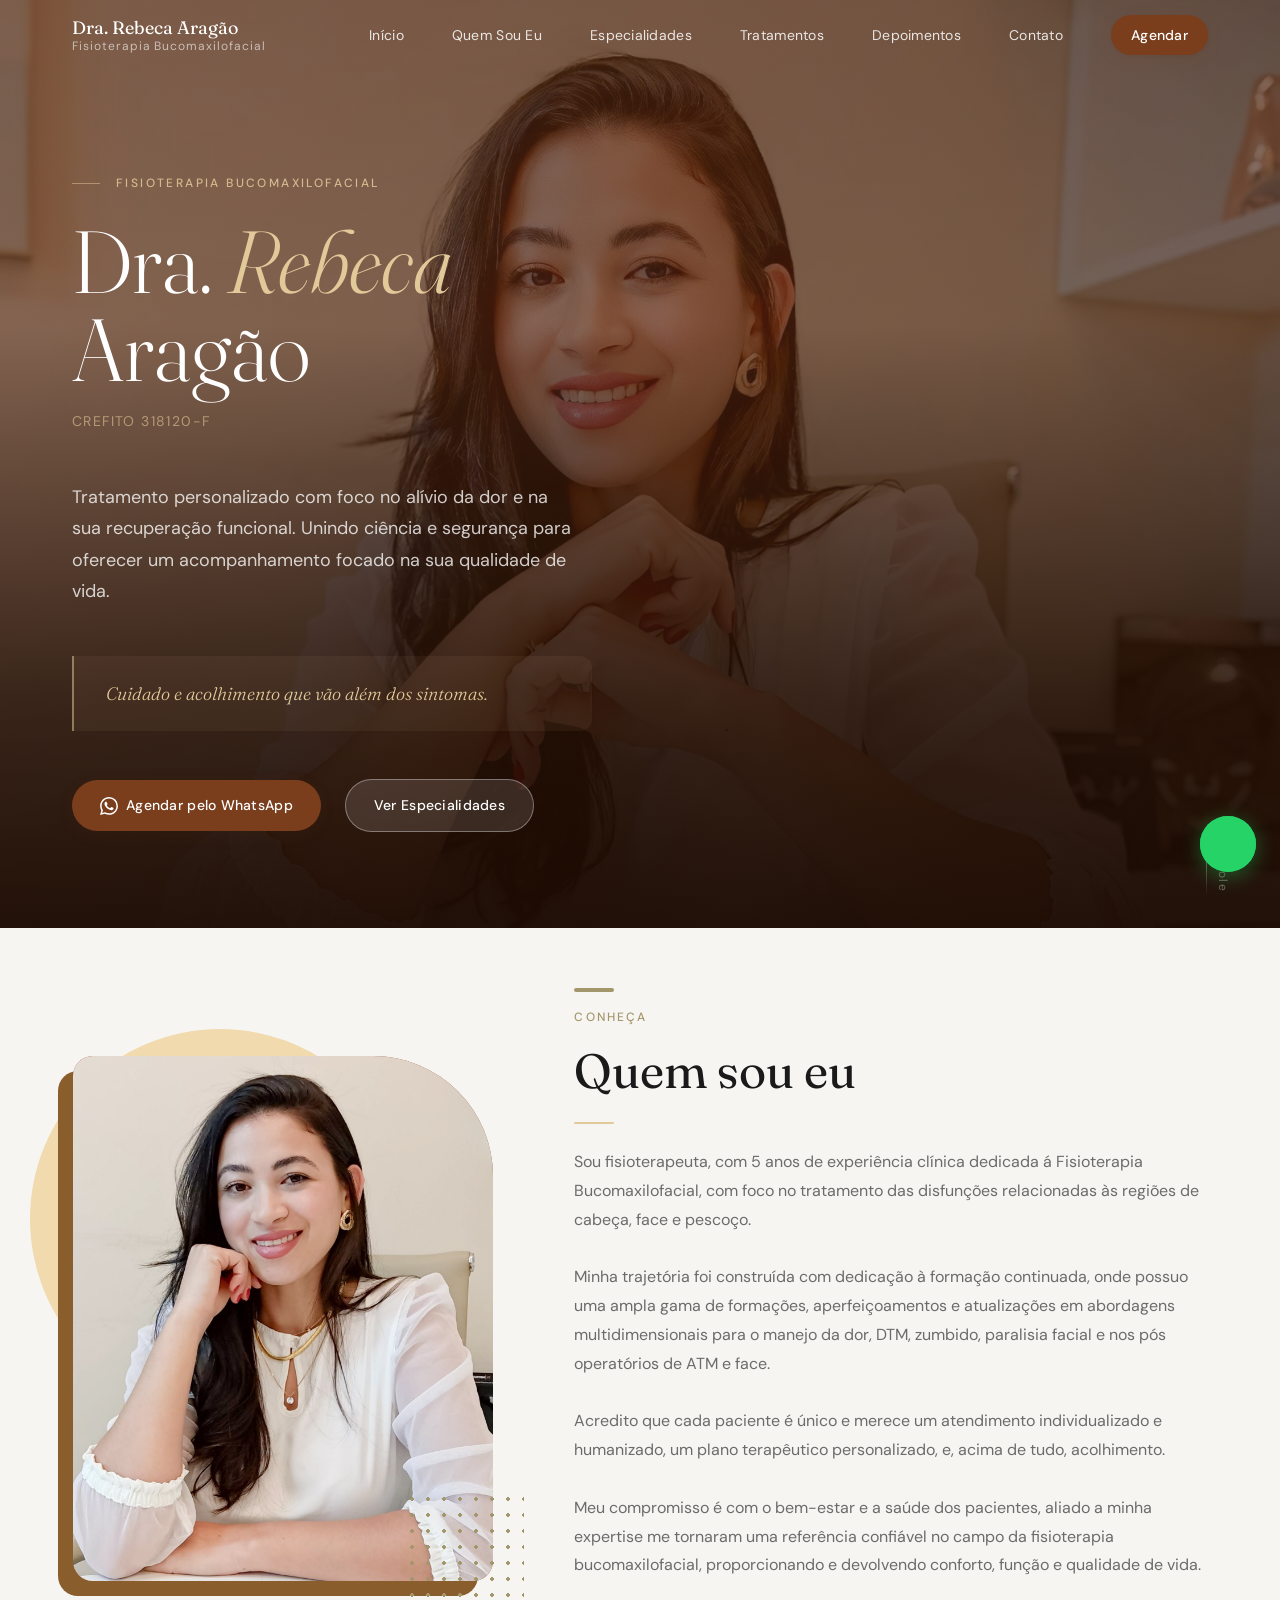
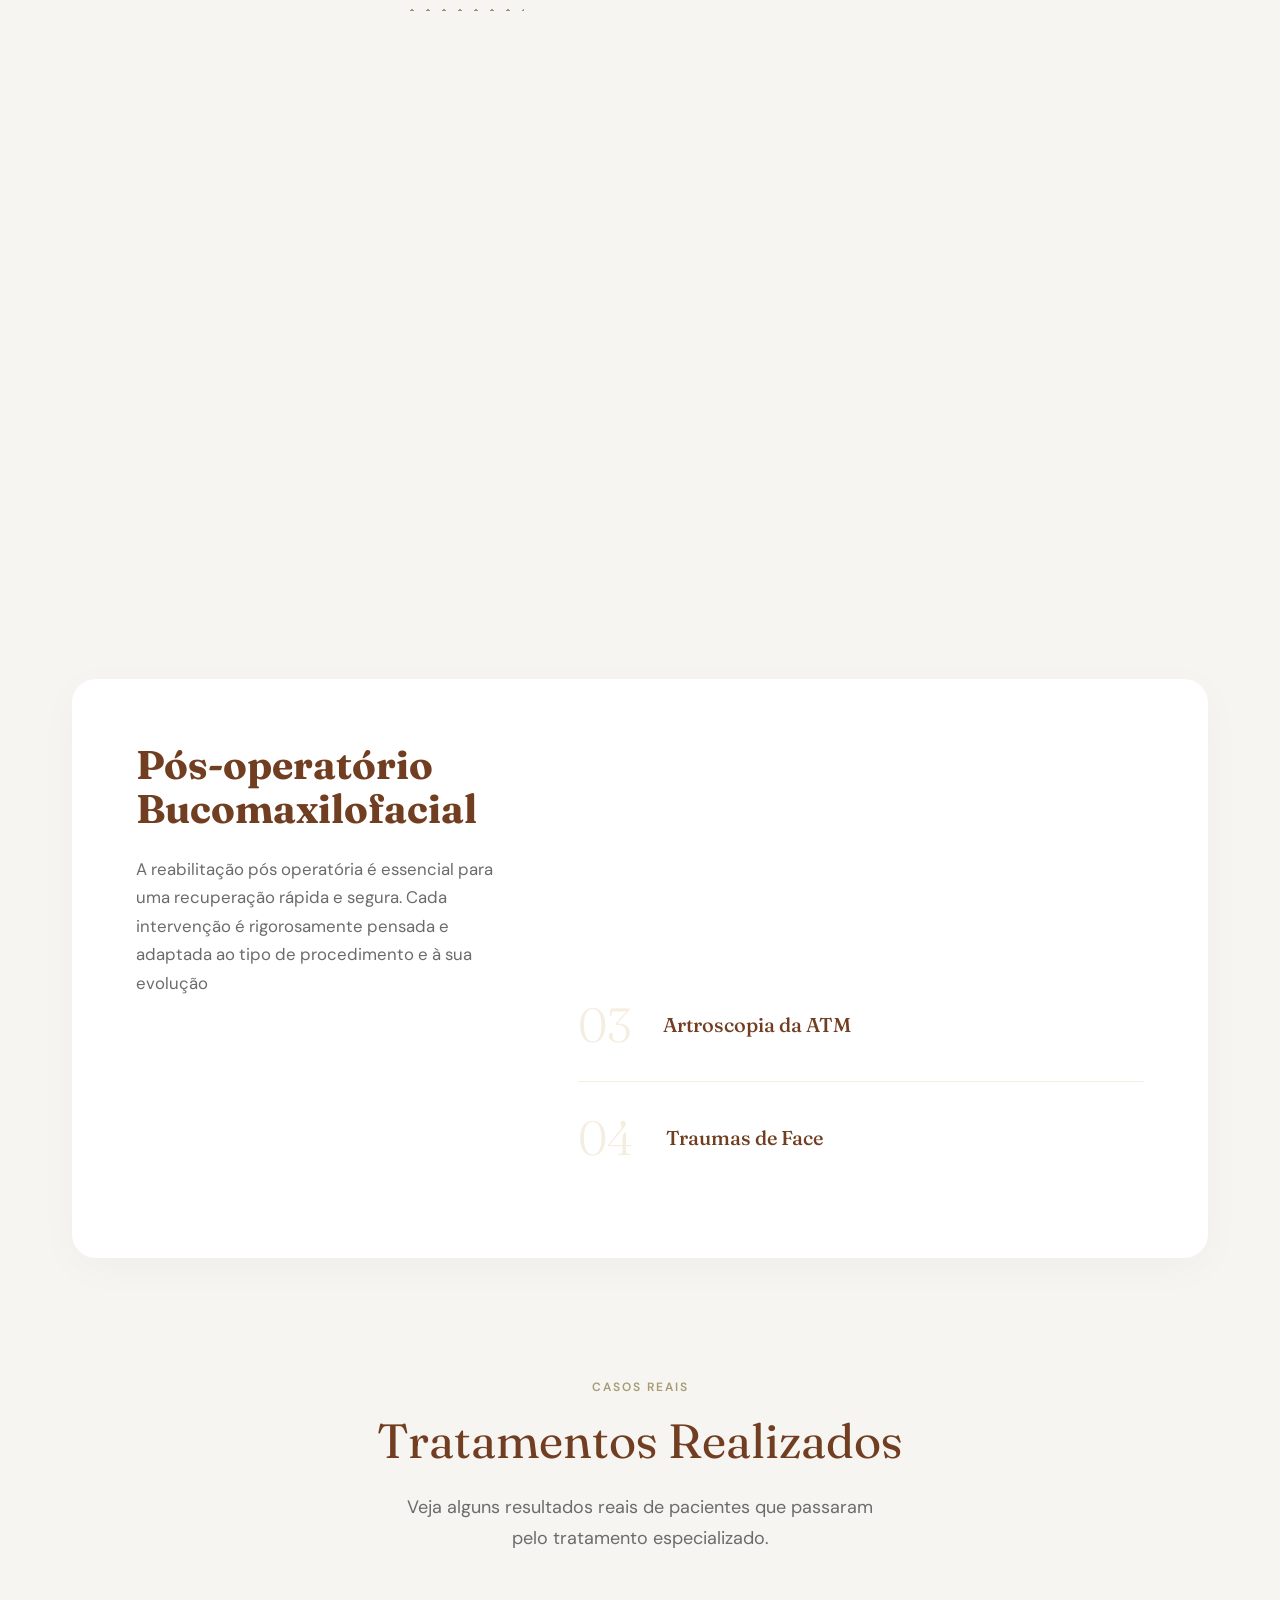
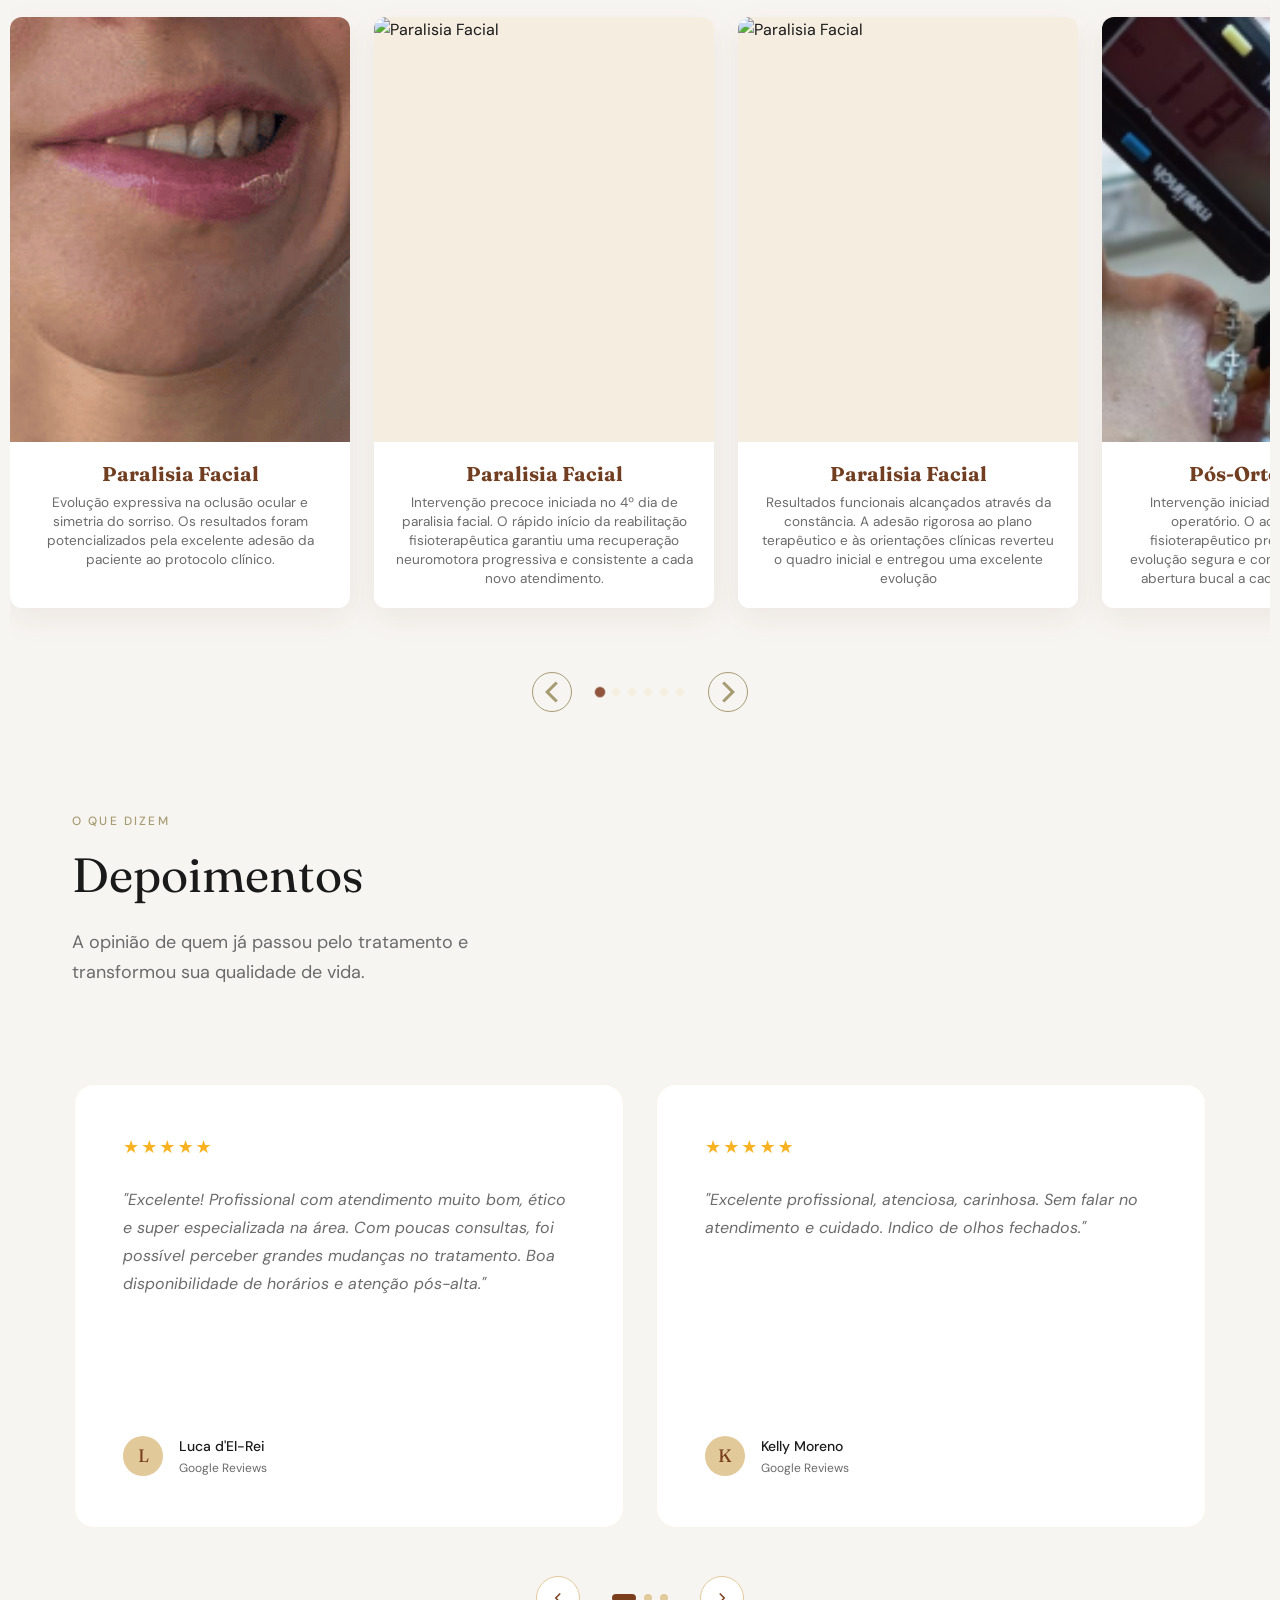
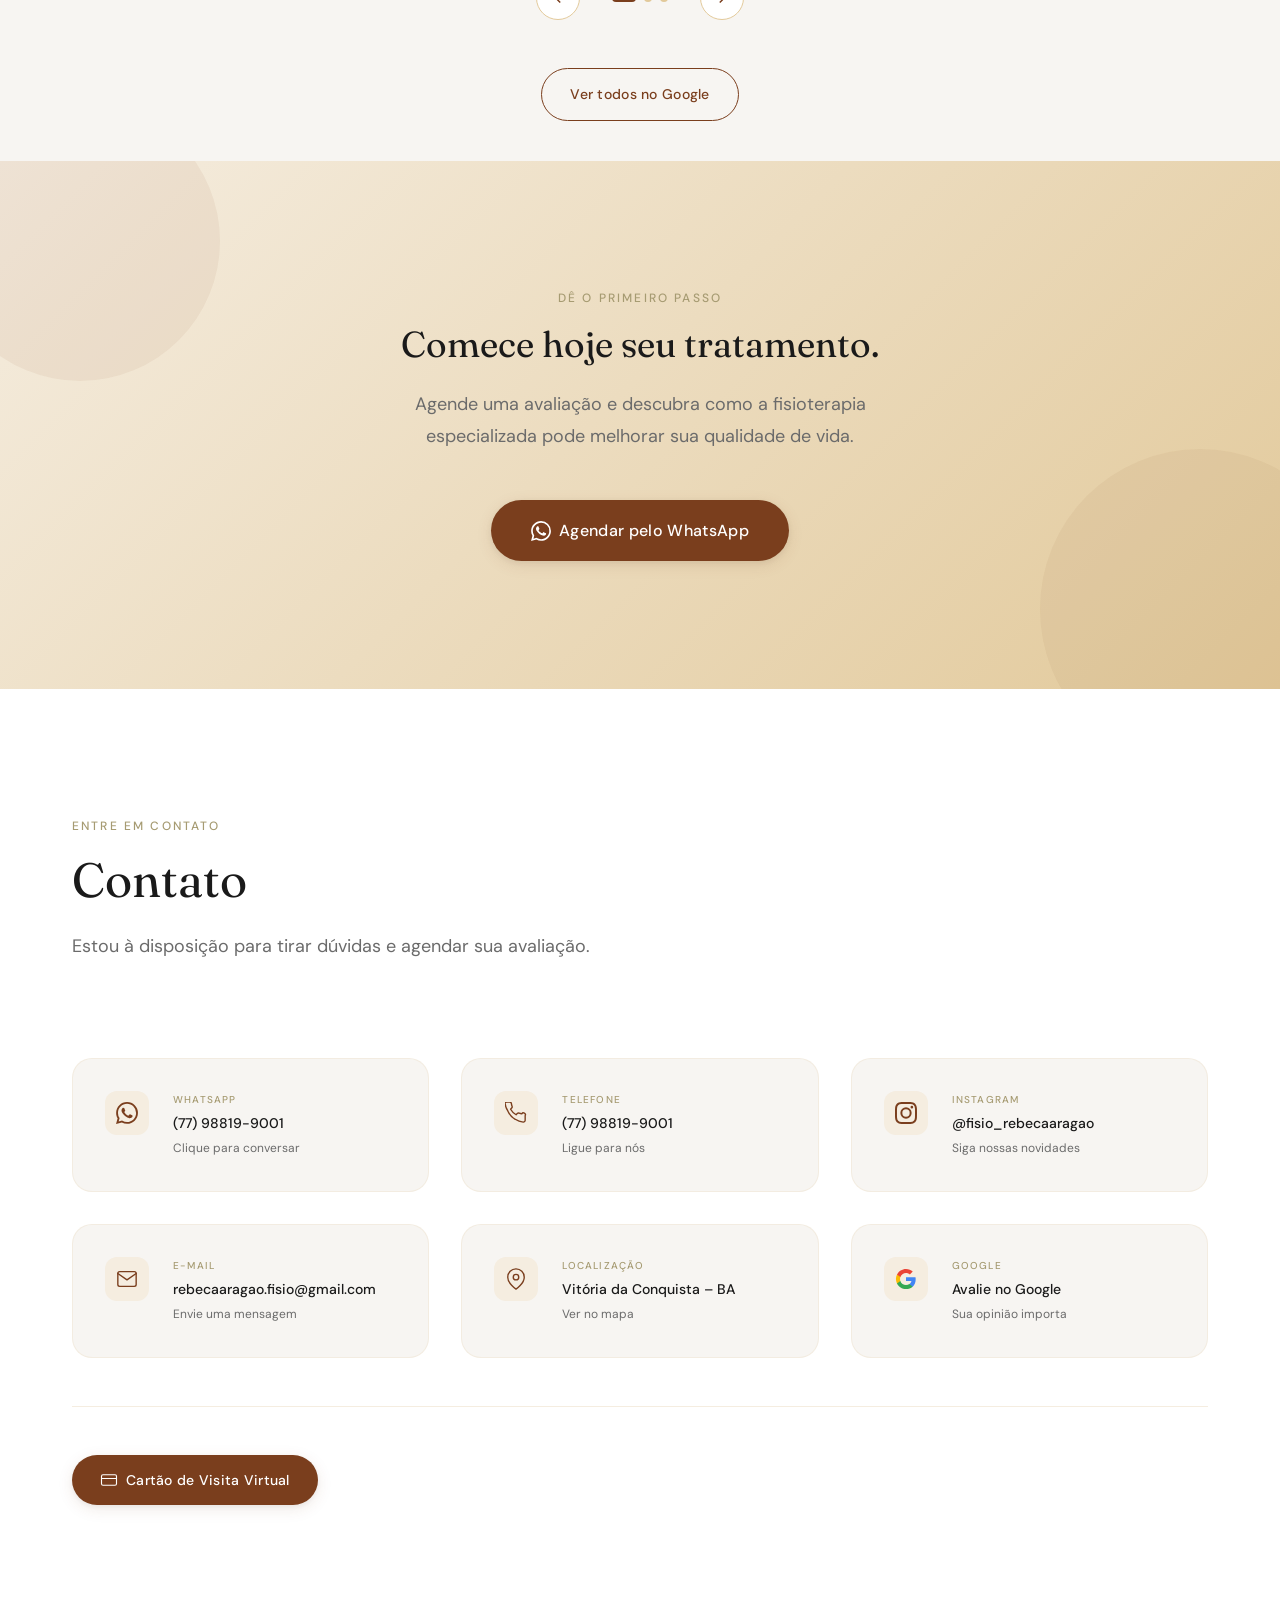
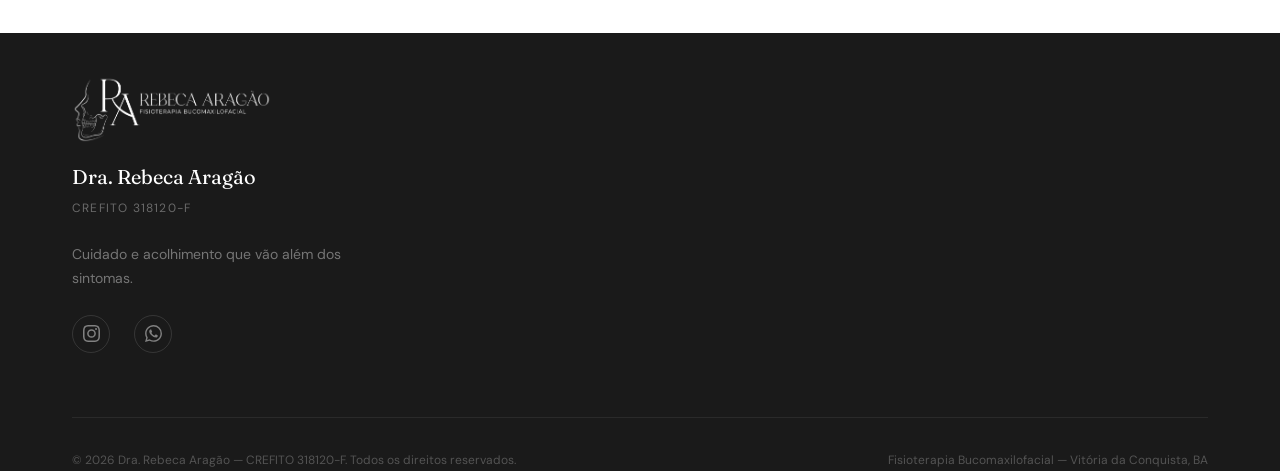
==== commit ff29a0d7: "Atualizar o index.html atualização imagem link site" ====
--- a/index.html
+++ b/index.html
@@ -9,16 +9,16 @@
     content="Dra. Rebeca Aragão, fisioterapeuta especialista em Fisioterapia Bucomaxilofacial (CREFITO 318120-F). Tratamento de DTM, dor orofacial, paralisia facial, pós-operatório e mais." />
   <meta name="keywords"
     content="fisioterapia bucomaxilofacial, DTM, dor orofacial, paralisia facial, zumbido, Vitória da Conquista, Dra. Rebeca Aragão" />
-  <link rel="canonical" href="https://www.seusite.com.br" />
-
+  <meta name="twitter:image" content="assets/images/01.jpeg" />
+  <meta property="og:image" content="assets/images/01.jpeg" />
+  <link rel="canonical" href="https://rebecaaragao.vercel.app/" />
+  <link rel="icon" type="image/png" href="assets/images/logobrancoespesso.png" />
   <meta property="og:type" content="website" />
   <meta property="og:title" content="Dra. Rebeca Aragão — Fisioterapia Bucomaxilofacial" />
   <meta property="og:description" content="Especialista no tratamento das disfunções de cabeça, face e pescoço." />
-  <meta property="og:url" content="https://www.seusite.com.br" />
-  <meta property="og:image" content="assets/images/logo.png" />
+  <meta property="og:url" content="https://rebecaaragao.vercel.app/" />
   <meta property="og:locale" content="pt_BR" />
   <meta name="twitter:card" content="summary_large_image" />
-  <meta name="twitter:image" content="assets/images/og-image.jpg" />
 
   <script type="application/ld+json">
   {
@@ -110,22 +110,6 @@
       <!-- Elementos decorativos -->
       <div class="hero__deco-circle hero__deco-circle--1" aria-hidden="true"></div>
       <div class="hero__deco-circle hero__deco-circle--2" aria-hidden="true"></div>
-
-      <!--
-      ════════════════════════════════════════════
-      FOTO HERO (fundo)
-      Substitua o <div> abaixo por:
-
-      <img src="assets/images/foto-hero.jpg"
-           alt=""
-           class="hero__bg-photo"
-           loading="eager"
-           decoding="async" />
-
-      Tamanho ideal: 1200×1600px (retrato)
-      Dica: use uma foto com rosto centralizado
-      ════════════════════════════════════════════
-    -->
       <div class="hero__photo-placeholder-bg" aria-hidden="true">
         <img src="assets/images/01.jpeg" alt="" class="hero__bg-photo" loading="eager" decoding="async" />
       </div>
@@ -280,7 +264,6 @@
       </div>
     </section>
 
-
     <!-- ================================================
        DEPOIMENTOS
        ================================================ -->
@@ -318,7 +301,6 @@
       </div>
     </section>
 
-
     <!-- ================================================
        CTA
        ================================================ -->
@@ -341,7 +323,6 @@
       </div>
     </section>
 
-
     <!-- ================================================
        CONTATO
        ================================================ -->
@@ -357,7 +338,7 @@
         <div id="contact-grid" class="contact__grid"></div>
 
         <div class="contact__bottom">
-          <a href="cartao.html" class="btn btn-primary">
+          <a href="card/index.html" class="btn btn-primary">
             <svg width="18" height="18" viewBox="0 0 24 24" fill="none" stroke="currentColor" stroke-width="1.5"
               aria-hidden="true">
               <rect x="2" y="5" width="20" height="14" rx="2" />
@@ -395,7 +376,6 @@
     </div>
 
   </main>
-
 
   <!-- ================================================
      RODAPÉ
@@ -403,10 +383,10 @@
   <footer class="footer" role="contentinfo">
     <div class="container">
       <div class="footer__inner">
-       <div>
+        <div>
           <!-- Logo no rodapé -->
           <img src="assets/images/logocomnomebranco.png" alt="Logo Dra. Rebeca Aragão" class="footer__logo-img">
-          
+
           <p class="footer__logo-name">Dra. Rebeca Aragão</p>
           <p class="footer__logo-crefito">CREFITO 318120-F</p>
           <p class="footer__slogan">Cuidado e acolhimento que vão além dos sintomas.</p>
--- a/css/sections/hero.css
+++ b/css/sections/hero.css
@@ -19,7 +19,6 @@
   object-fit: cover;
   object-position: 20% 30%;
   opacity: .45;
-  /* Sem foto ainda: fundo escuro */
 }
 
 /* Gradiente sobre a foto */
@@ -231,4 +230,20 @@
   .hero__deco-circle--2 {
     display: none;
   }
+}
+
+/* =========================================
+   AJUSTE DO HERO PARA MONITORES GRANDES (22"+)
+   ========================================= */
+@media (min-width: 1400px) {
+  .hero .container {
+    /* Aumenta a largura máxima do container apenas nesta tela para alinhar com o cabeçalho */
+    max-width: 1400px;
+  }
+
+  .hero__content {
+    /* "Puxa" o bloco de textos e botões para a esquerda. 
+       Se quiser que vá ainda mais para a borda, aumente esse valor negativo (ex: -60px, -80px) */
+    margin-left: -40px; 
+  }
 }
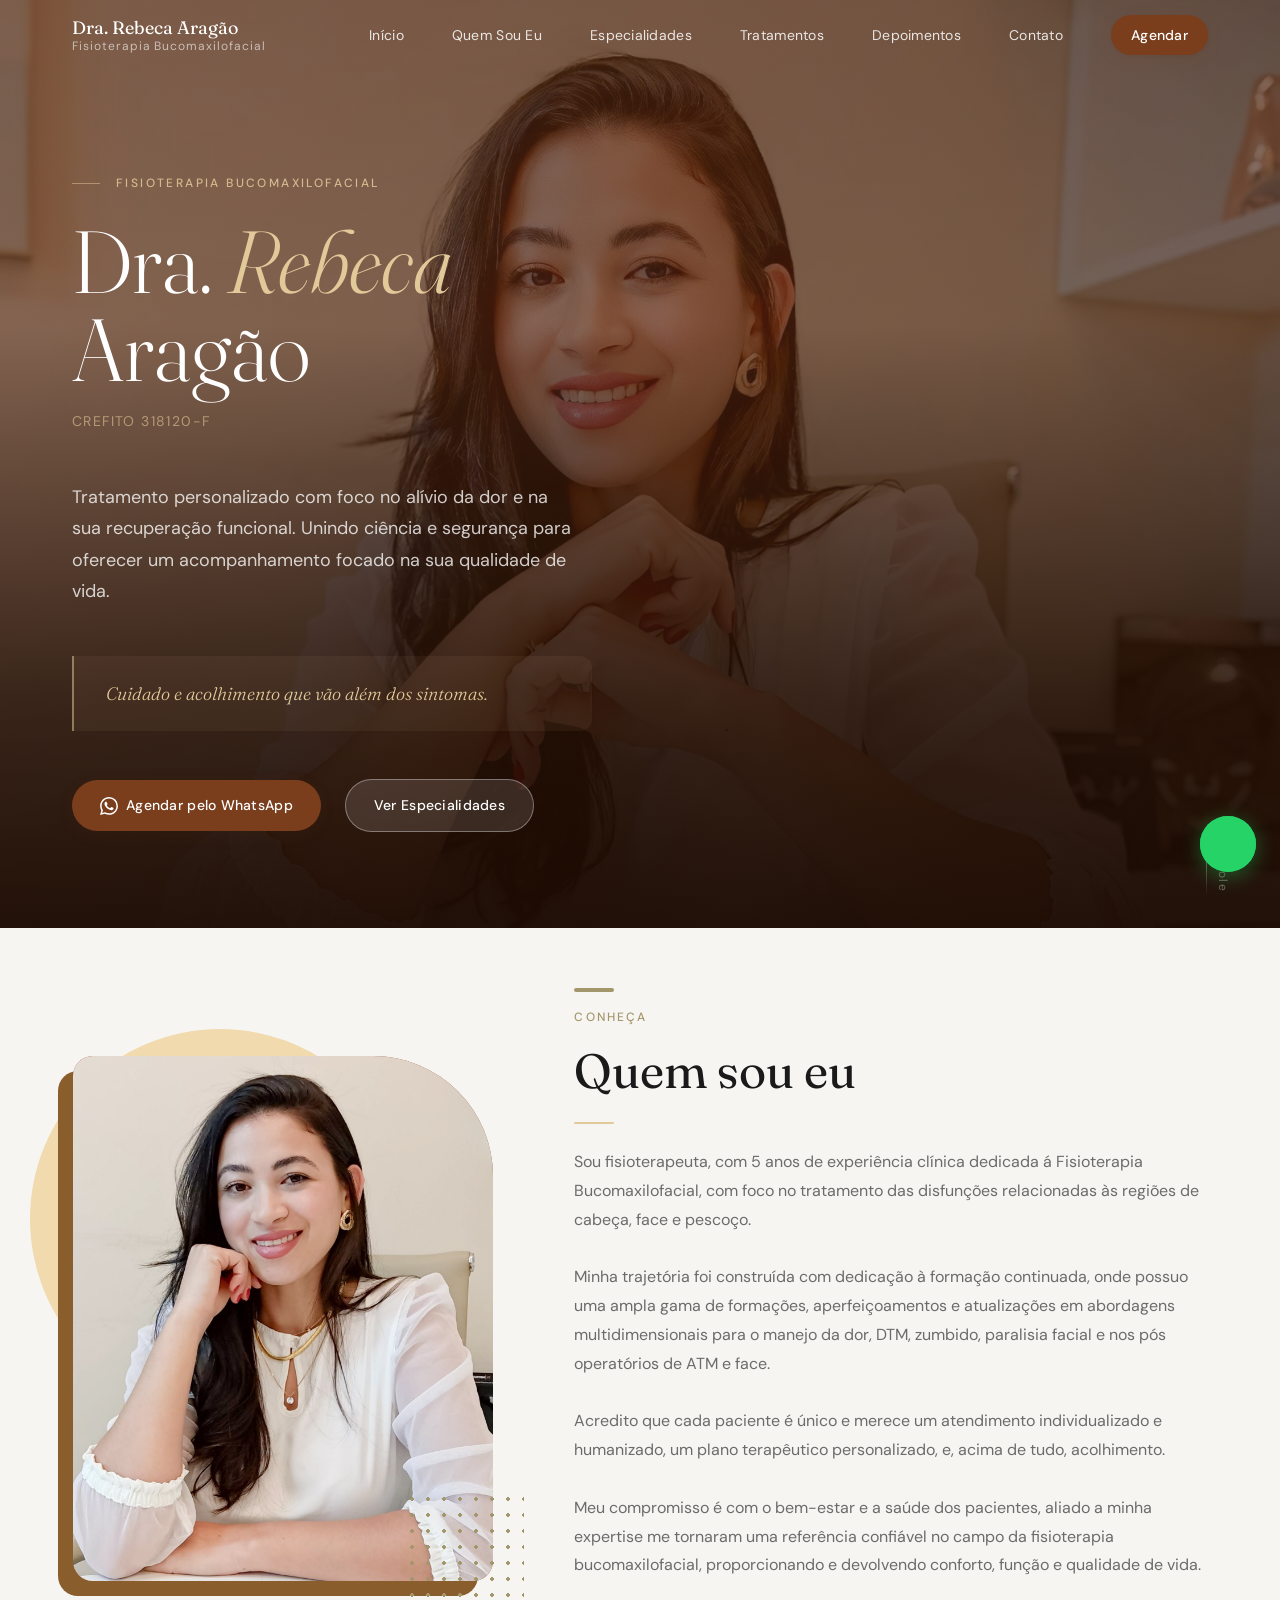
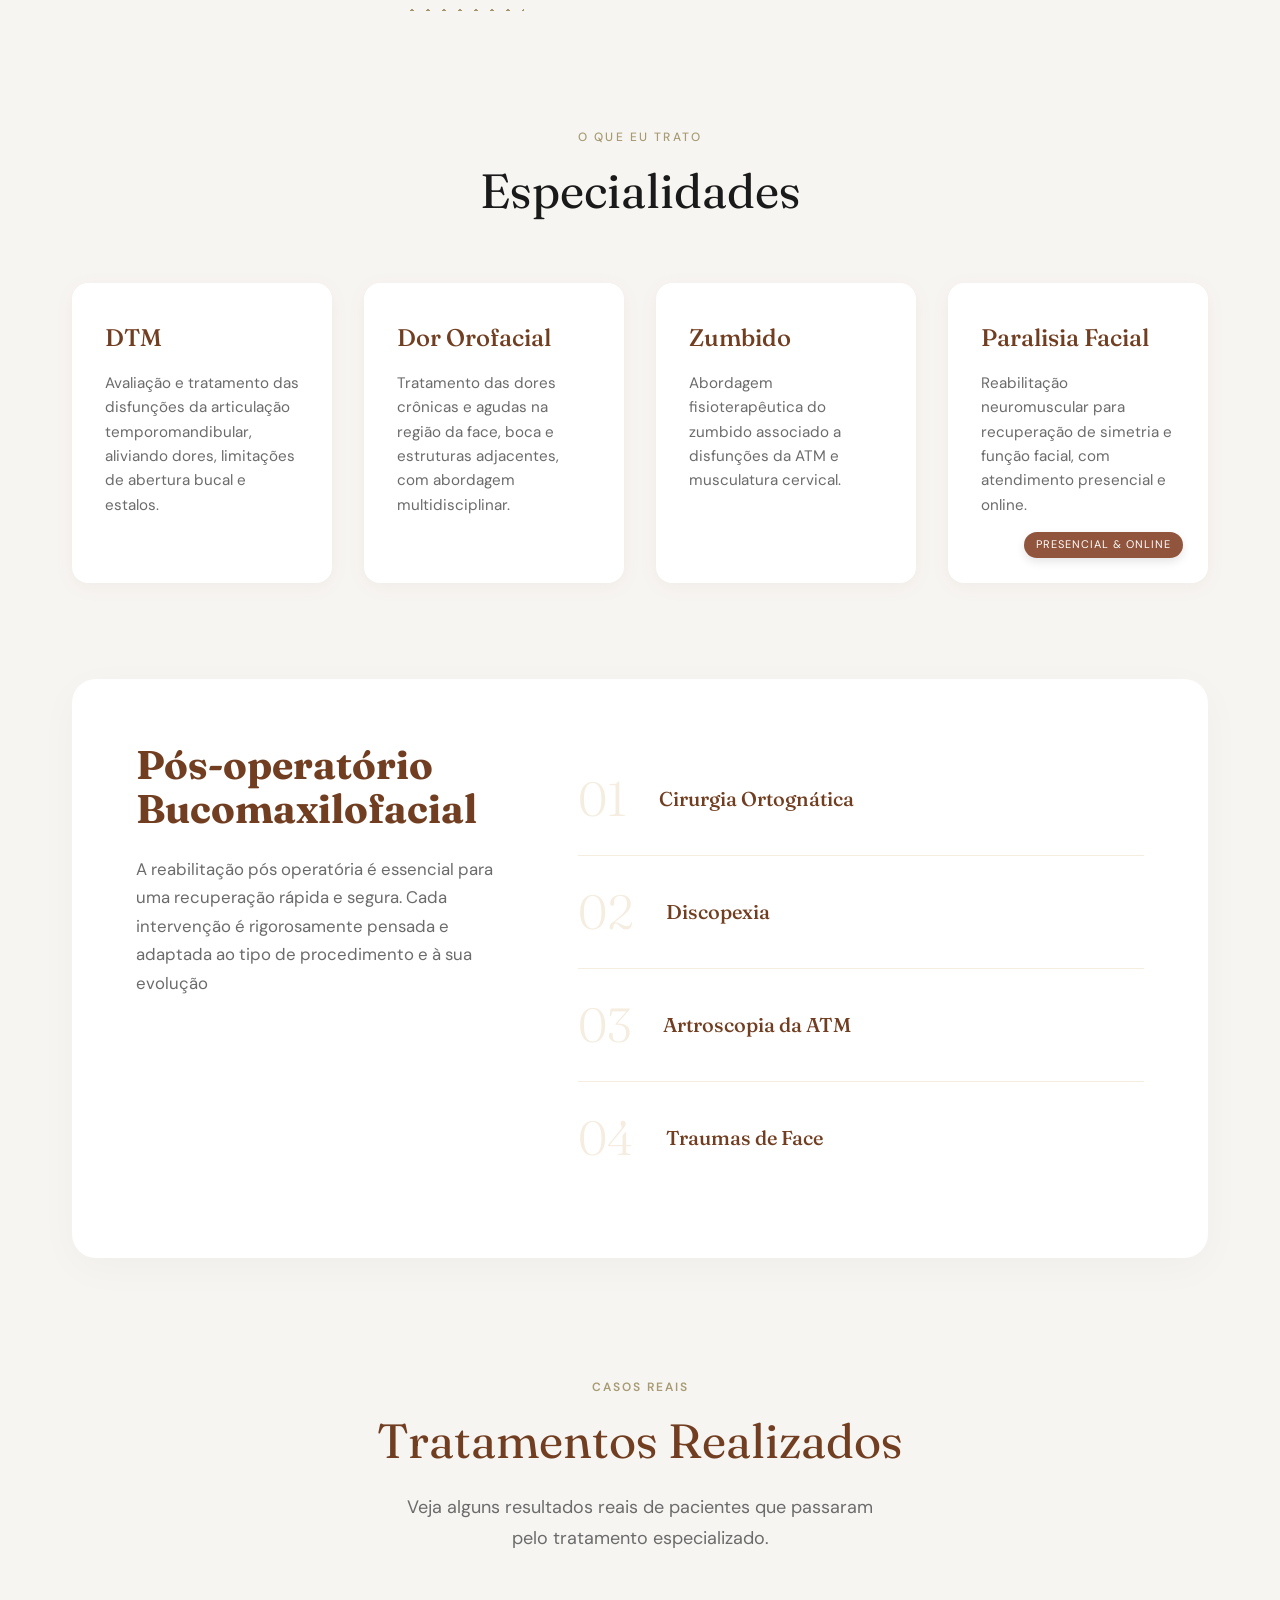
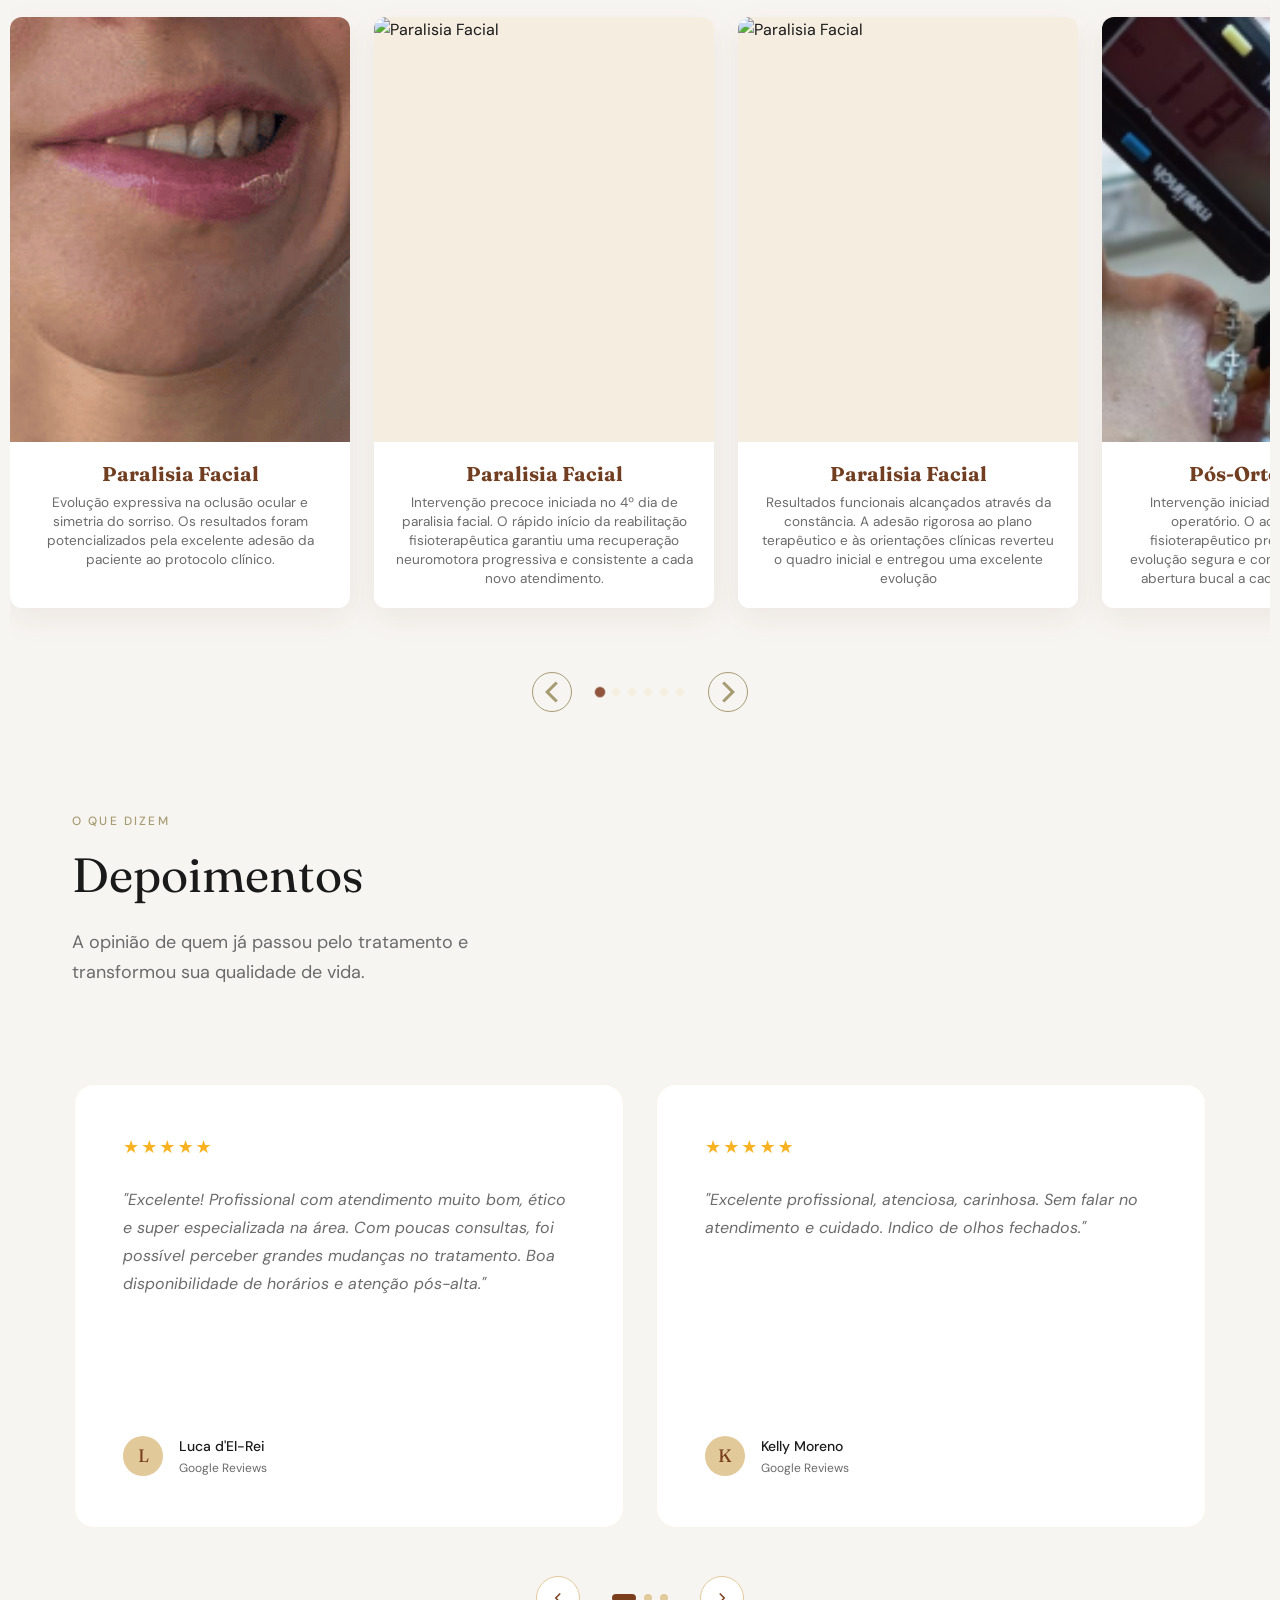
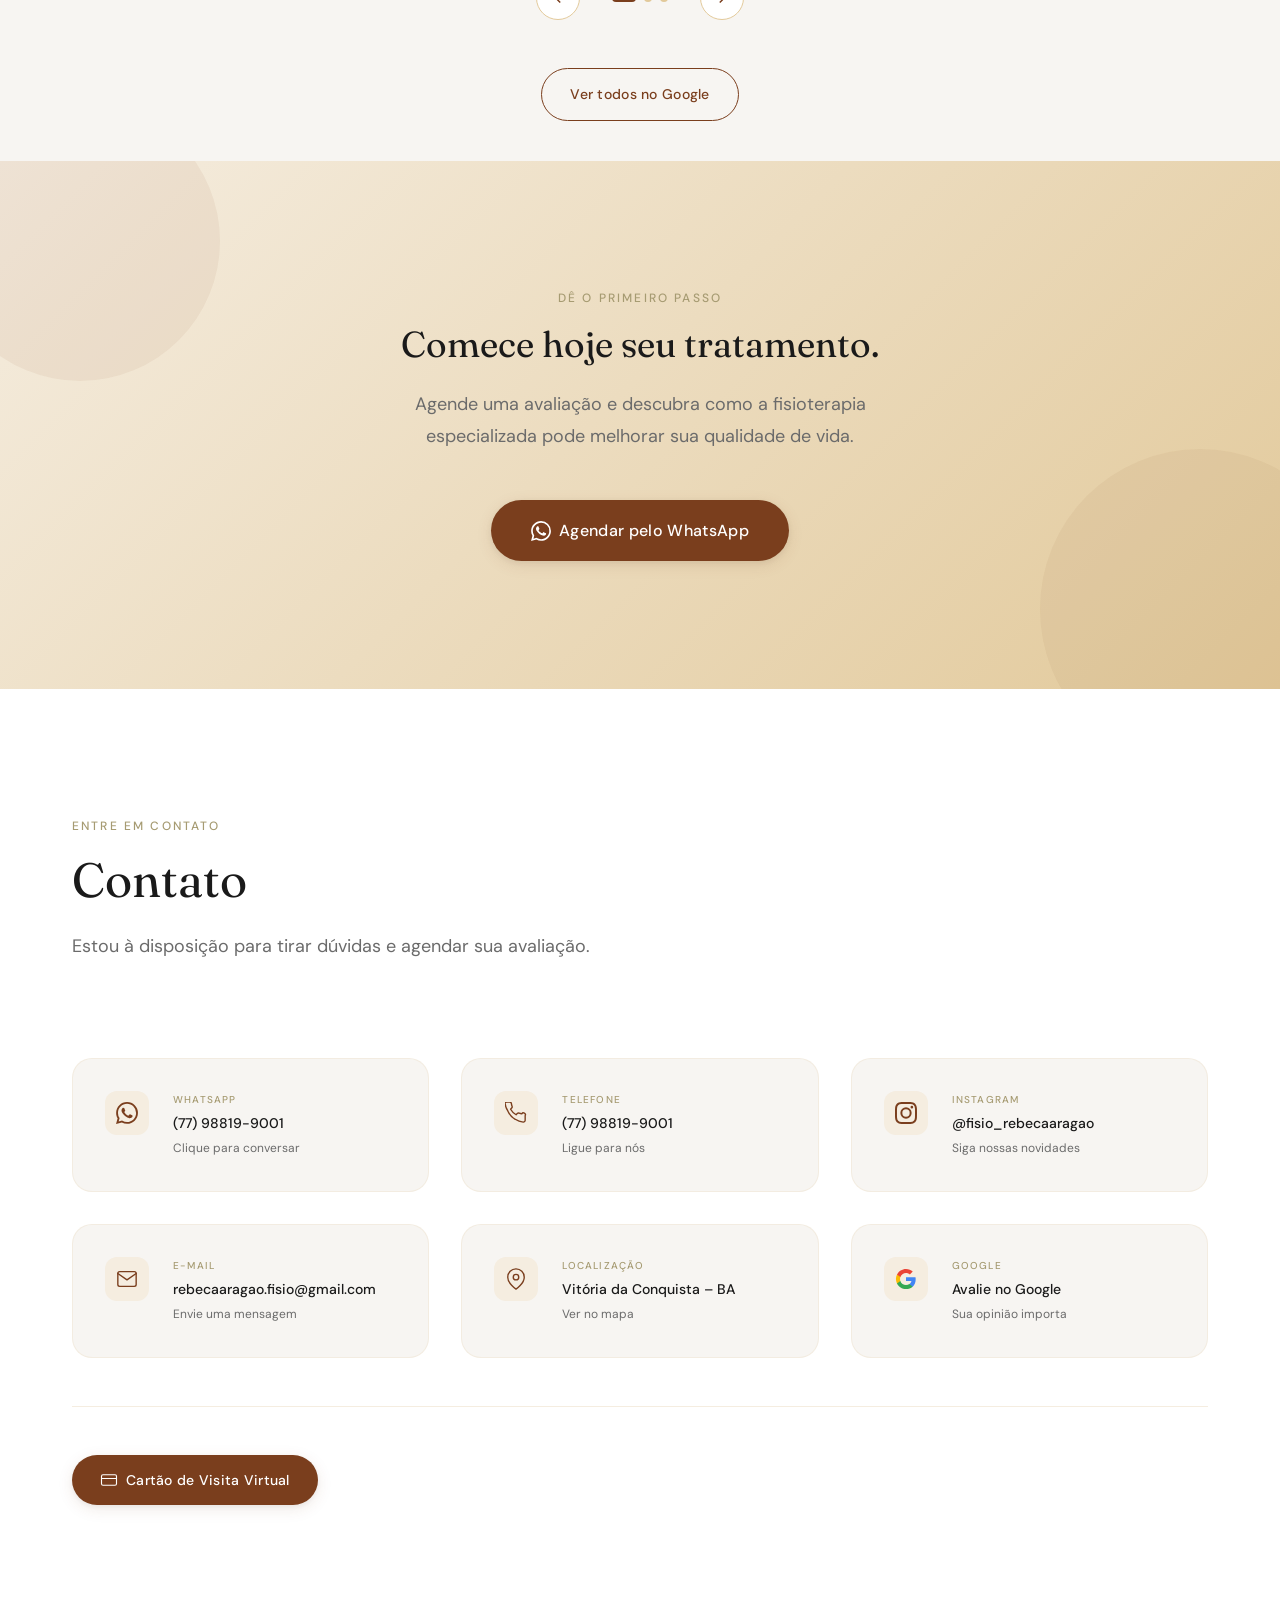
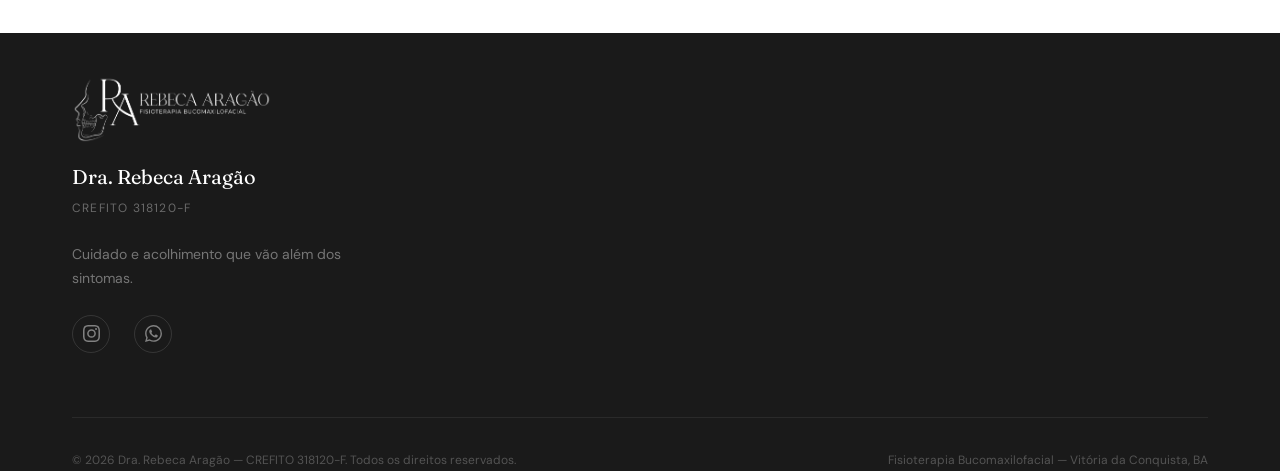
==== commit b6d7f83b: "imagem link site 2" ====
--- a/index.html
+++ b/index.html
@@ -9,8 +9,8 @@
     content="Dra. Rebeca Aragão, fisioterapeuta especialista em Fisioterapia Bucomaxilofacial (CREFITO 318120-F). Tratamento de DTM, dor orofacial, paralisia facial, pós-operatório e mais." />
   <meta name="keywords"
     content="fisioterapia bucomaxilofacial, DTM, dor orofacial, paralisia facial, zumbido, Vitória da Conquista, Dra. Rebeca Aragão" />
-  <meta name="twitter:image" content="assets/images/01.jpeg" />
-  <meta property="og:image" content="assets/images/01.jpeg" />
+  <meta name="twitter:image" content="https://rebecaaragao.vercel.app/assets/images/01.jpeg" />
+  <meta property="og:image" content="https://rebecaaragao.vercel.app/assets/images/01.jpeg" />
   <link rel="canonical" href="https://rebecaaragao.vercel.app/" />
   <link rel="icon" type="image/png" href="assets/images/logobrancoespesso.png" />
   <meta property="og:type" content="website" />
